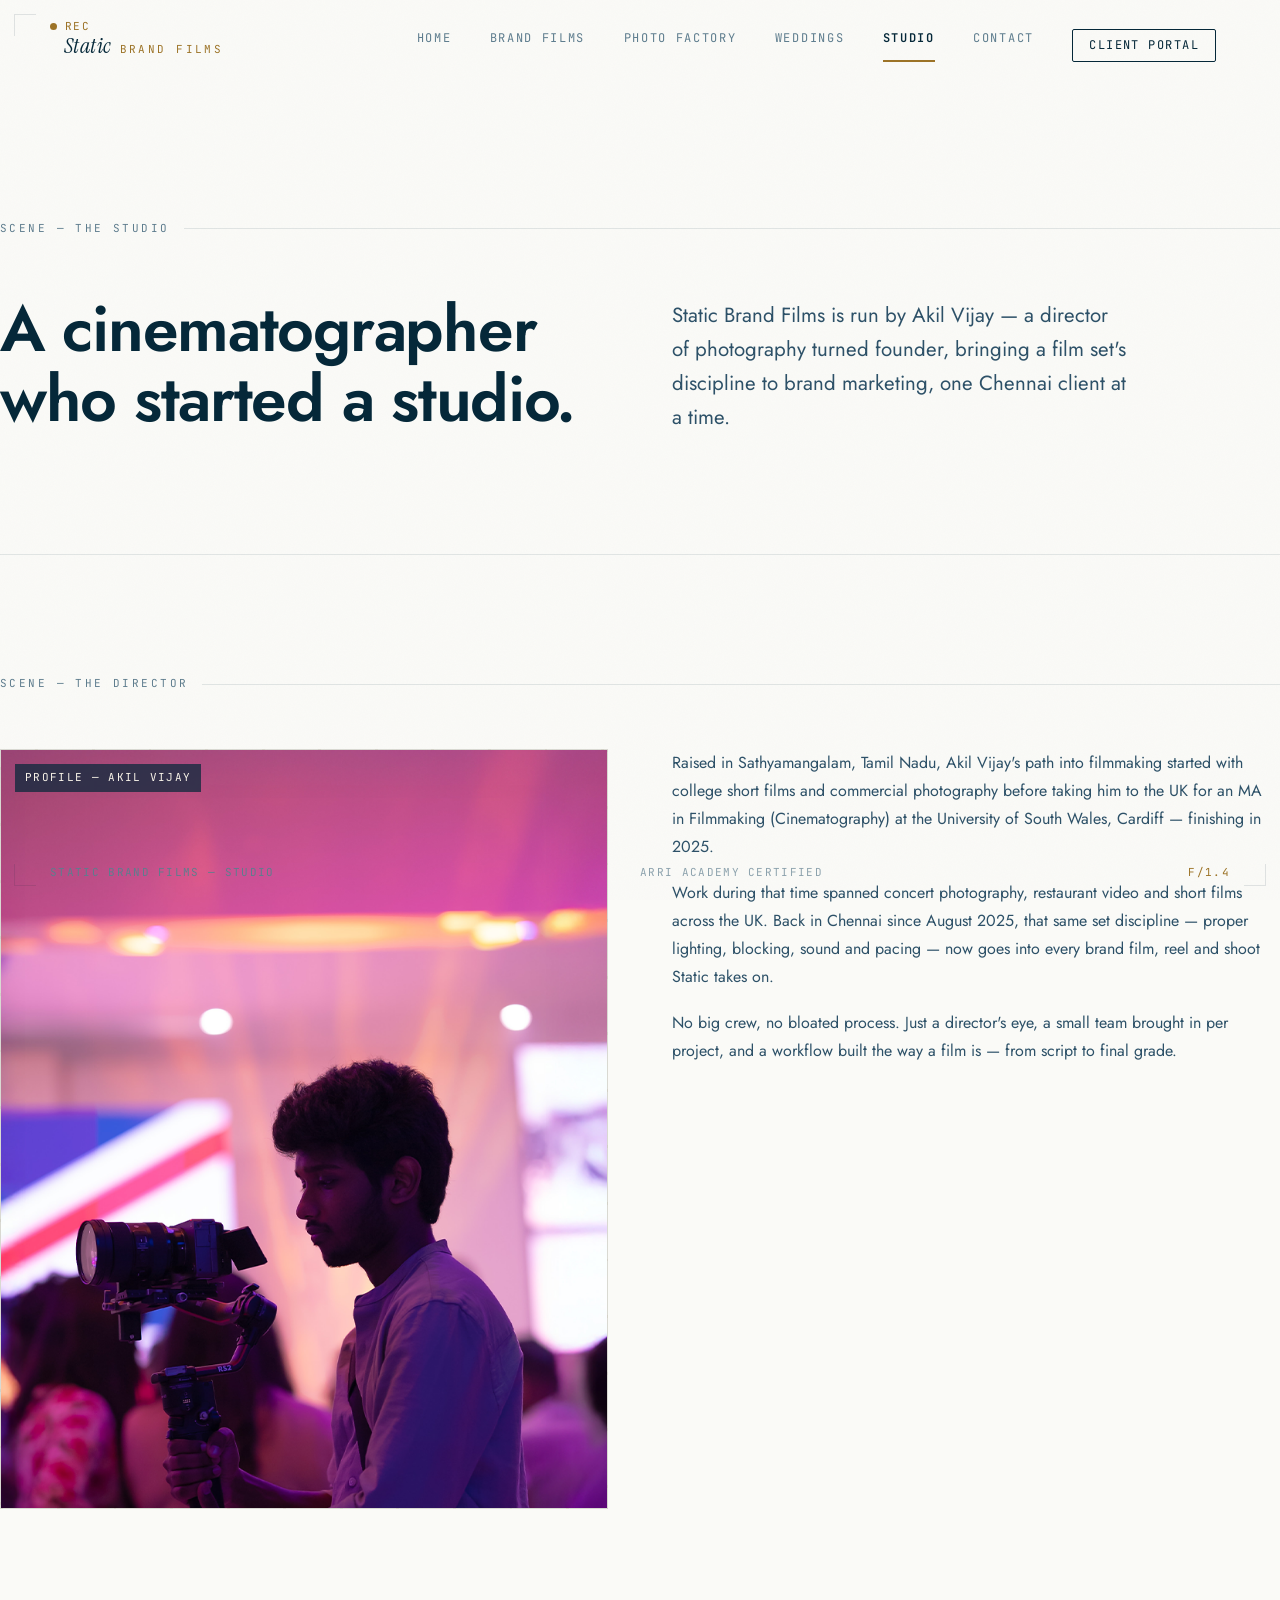
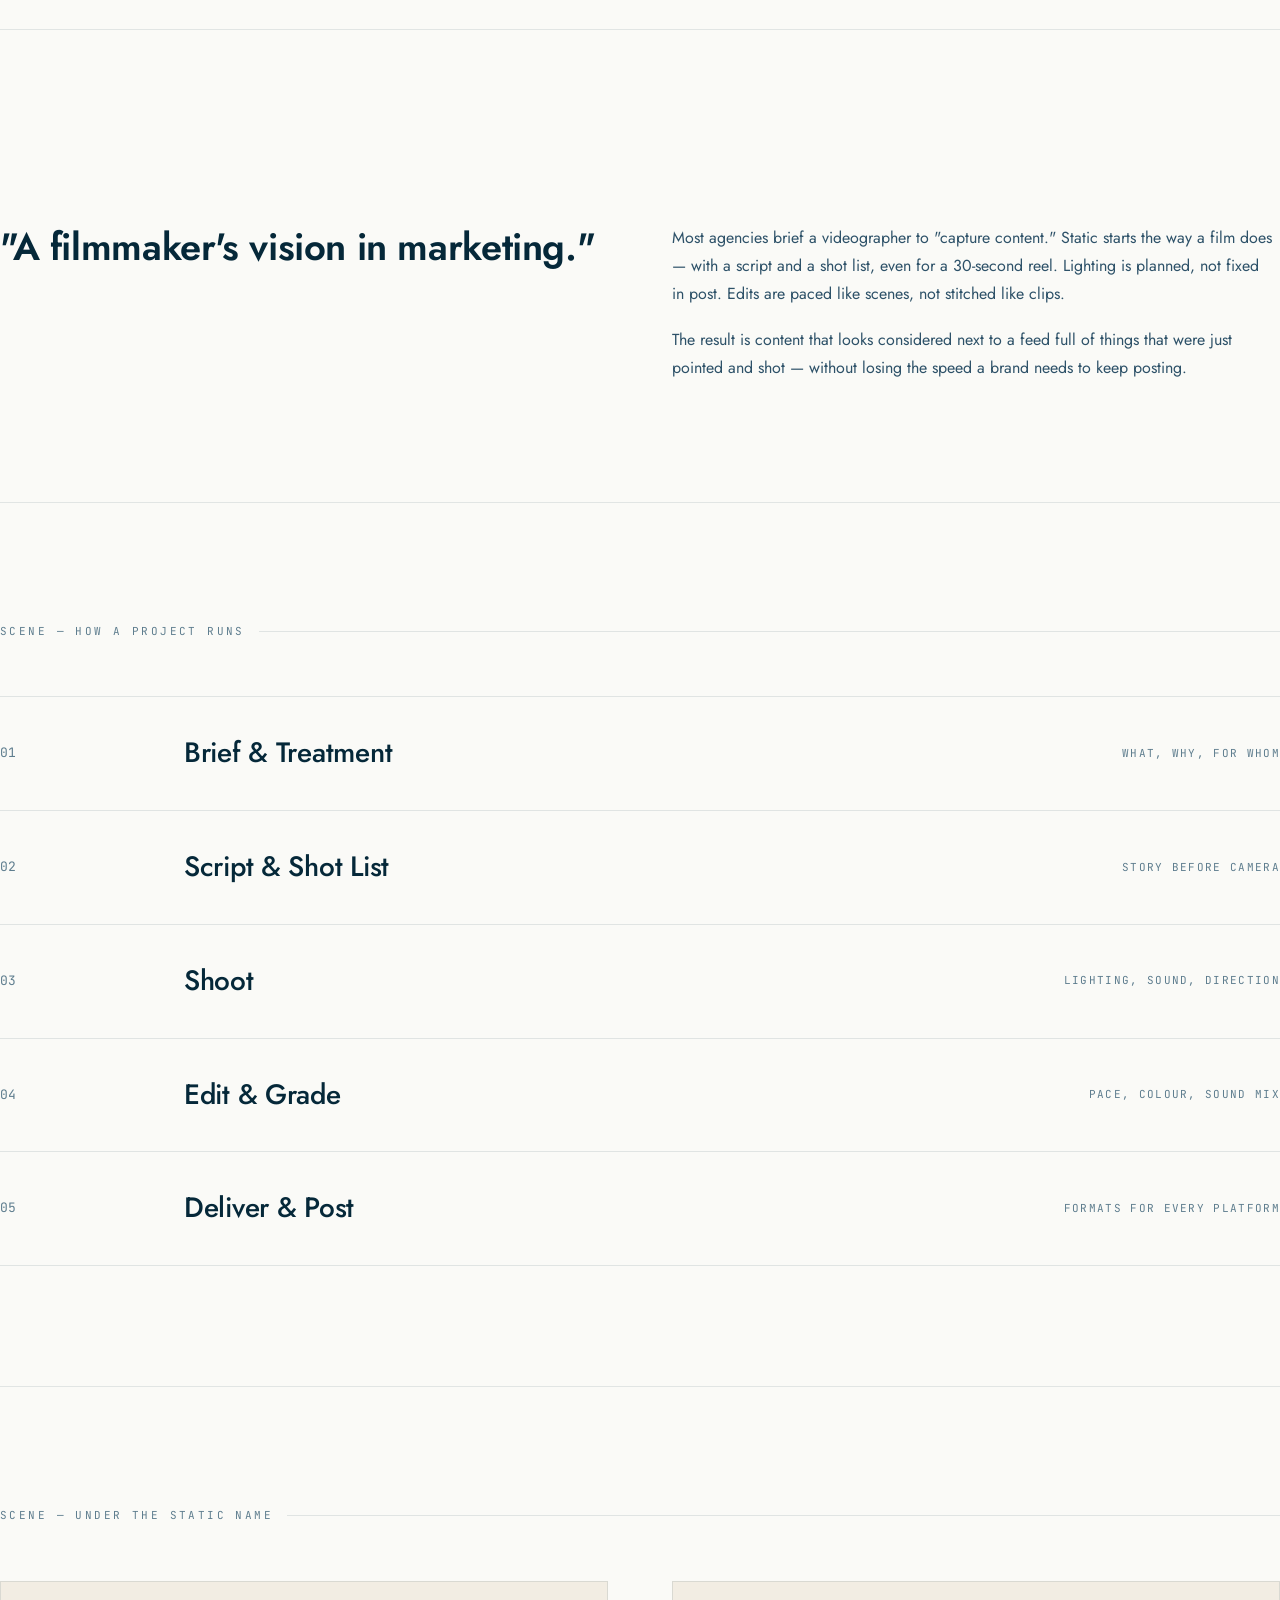
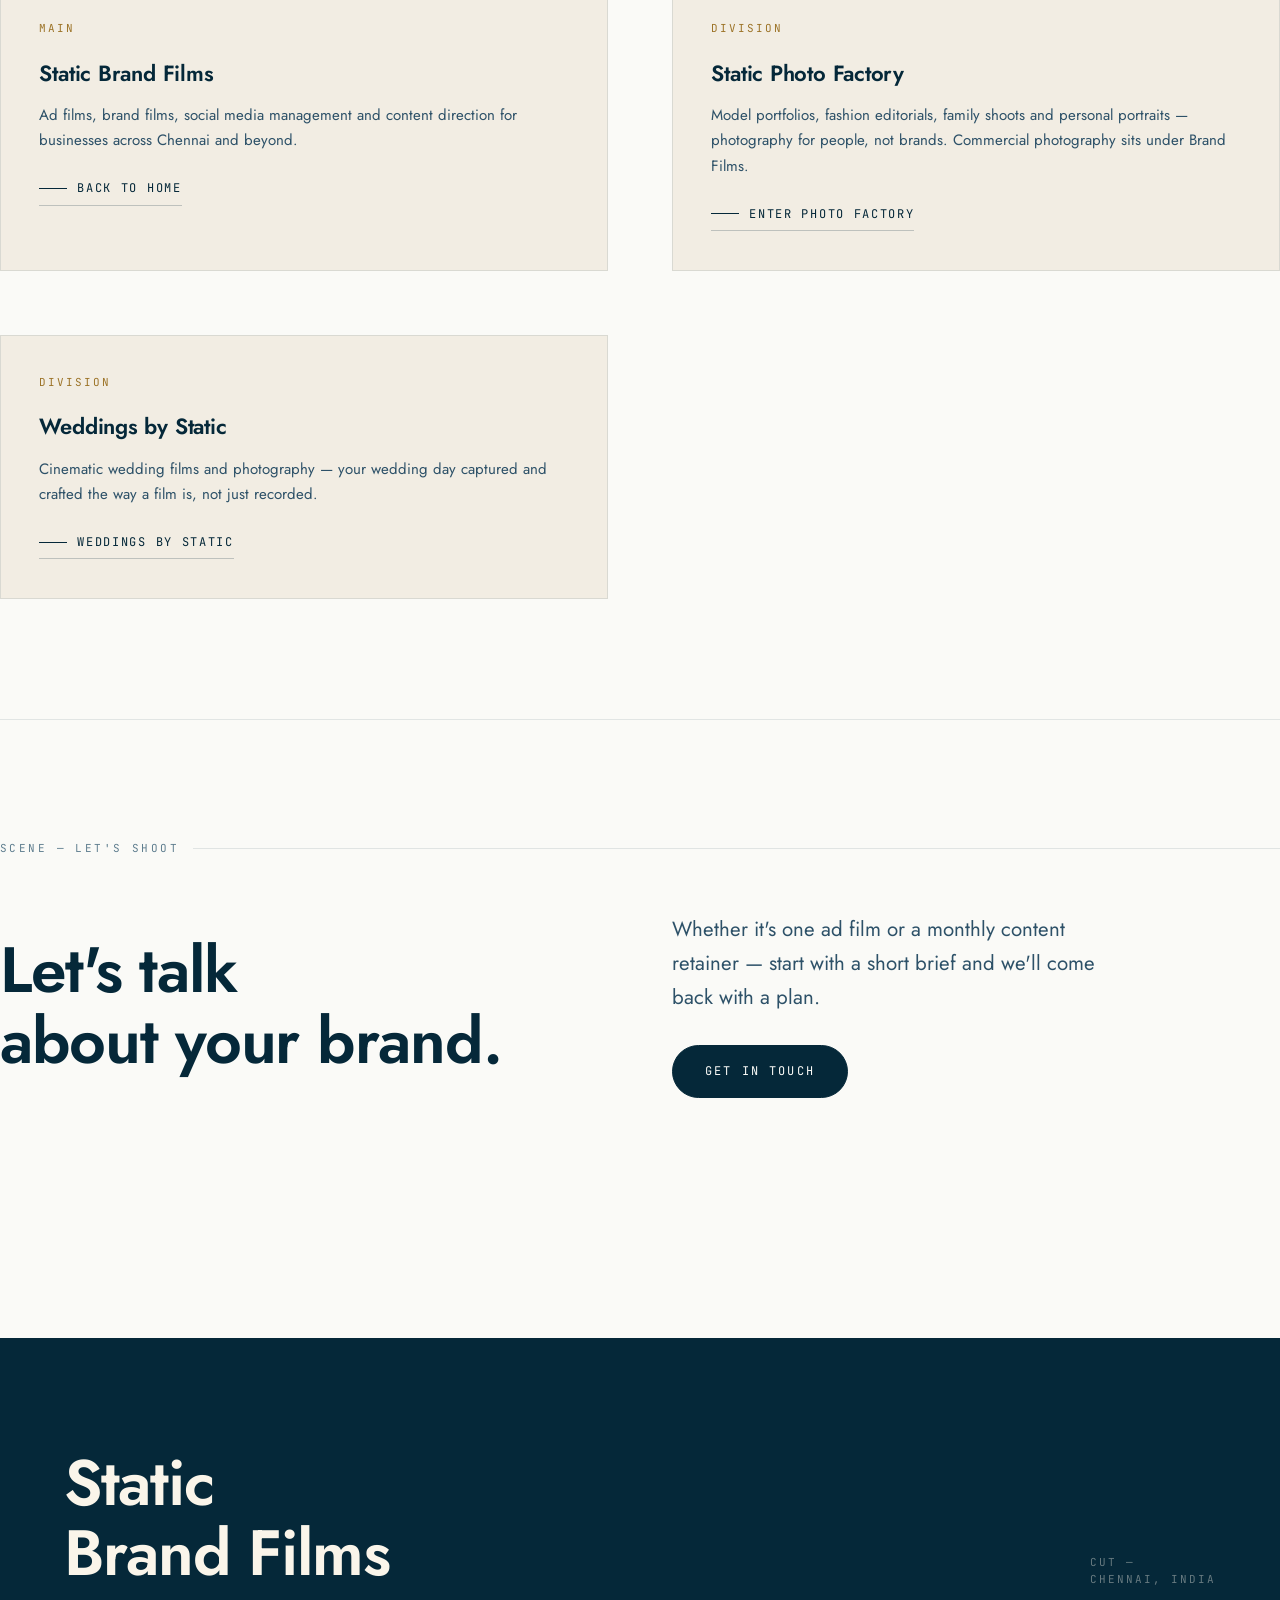
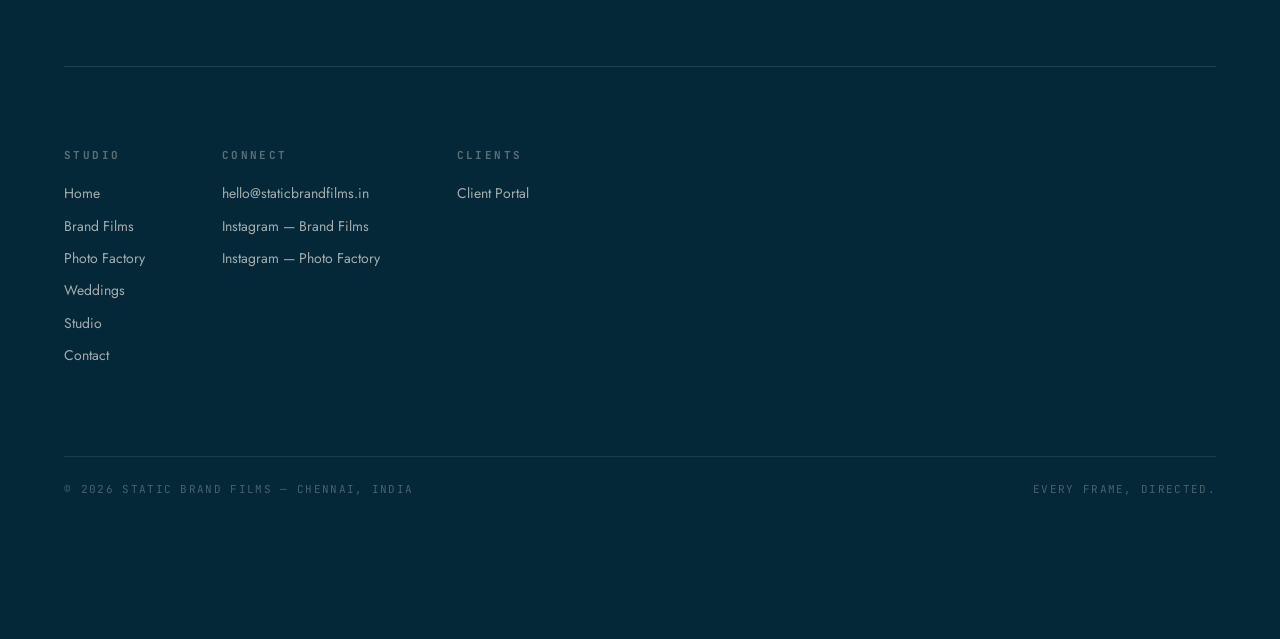
==== about.html @ 18332b5e "Reposition Photo Factory as personal-only, Brand Films as all commercial Photo Factory now covers mo" ====
<!DOCTYPE html>
<html lang="en">
<head>
<meta charset="UTF-8">
<meta name="viewport" content="width=device-width, initial-scale=1.0">
<title>Studio — Static Brand Films</title>
<meta name="description" content="Static Brand Films is run by a cinematographer-turned-founder, bringing film-set discipline to brand marketing in Chennai.">
<link rel="icon" type="image/png" sizes="512x512" href="favicon.png">
<link rel="shortcut icon" href="favicon.png">
<link rel="apple-touch-icon" href="favicon.png">
<link rel="stylesheet" href="assets/css/style.css">
</head>
<body>

<div class="curtain">FADE IN —</div>

<div class="hud">
  <span class="hud__corner hud__corner--tl"></span>
  <span class="hud__corner hud__corner--tr"></span>
  <span class="hud__corner hud__corner--bl"></span>
  <span class="hud__corner hud__corner--br"></span>
  <div class="hud__top">
    <span class="hud__rec"><span class="hud__rec-dot"></span> REC</span>
    
    <span class="hud__meta">24FPS · CHENNAI, IN</span>
  </div>
  <div class="hud__bottom">
    <span class="hud__scene">STATIC BRAND FILMS — STUDIO</span>
    <span class="hud__meta">ARRI ACADEMY CERTIFIED</span>
    <span class="hud__fstop" data-fstop>f/1.4</span>
  </div>
</div>

<header class="nav">
  <a href="index.html" class="nav__mark"><em>Static</em><span>BRAND FILMS</span></a>
  <button class="nav__toggle">MENU</button>
  <nav class="nav__links">
    <a href="index.html">Home</a>
    <a href="brand-films.html">Brand Films</a>
    <a href="photo-factory.html">Photo Factory</a>
    <a href="weddings.html">Weddings</a>
    <a href="about.html" aria-current="page">Studio</a>
    <a href="contact.html">Contact</a>
    <a href="https://portal.staticbrandfilms.in" target="_blank" rel="noopener" class="nav__portal">Client Portal</a>
  </nav>
</header>

<main>

  <!-- INTRO -->
  <section class="scene wrap" style="padding-top:clamp(150px,20vw,220px);">
    <p class="scene__label" data-reveal>Scene — The Studio</p>
    <div class="grid grid--2" style="align-items:end;">
      <h1 class="h-1" data-reveal>A cinematographer<br>who started a studio.</h1>
      <p class="lede" data-reveal data-reveal-delay="1">Static Brand Films is run by Akil Vijay — a director of photography turned founder, bringing a film set's discipline to brand marketing, one Chennai client at a time.</p>
    </div>
  </section>

  <!-- BIO -->
  <section class="scene wrap">
    <p class="scene__label" data-reveal>Scene — The Director</p>
    <div class="grid grid--2" style="align-items:start;">
      <div class="frame frame--tall" data-reveal>
        <img src="assets/images/about/profile.png" alt="Akil Vijay — Director, Static Brand Films" style="width:100%;height:100%;object-fit:cover;display:block;">
        <span class="frame__tag">PROFILE — AKIL VIJAY</span>
      </div>
      <div data-reveal data-reveal-delay="1">
        <p class="body-text">Raised in Sathyamangalam, Tamil Nadu, Akil Vijay's path into filmmaking started with college short films and commercial photography before taking him to the UK for an MA in Filmmaking (Cinematography) at the University of South Wales, Cardiff — finishing in 2025.</p>
        <p class="body-text" style="margin-top:18px;">Work during that time spanned concert photography, restaurant video and short films across the UK. Back in Chennai since August 2025, that same set discipline — proper lighting, blocking, sound and pacing — now goes into every brand film, reel and shoot Static takes on.</p>
        <p class="body-text" style="margin-top:18px;">No big crew, no bloated process. Just a director's eye, a small team brought in per project, and a workflow built the way a film is — from script to final grade.</p>
      </div>
    </div>
  </section>

  <!-- PHILOSOPHY -->
  <section class="scene wrap">
    <p class="scene__label" data-reveal>Scene — The Philosophy</p>
    <div class="grid grid--2" style="align-items:start;">
      <h2 class="h-2" data-reveal>"A filmmaker's vision in marketing."</h2>
      <div data-reveal data-reveal-delay="1">
        <p class="body-text">Most agencies brief a videographer to "capture content." Static starts the way a film does — with a script and a shot list, even for a 30-second reel. Lighting is planned, not fixed in post. Edits are paced like scenes, not stitched like clips.</p>
        <p class="body-text" style="margin-top:18px;">The result is content that looks considered next to a feed full of things that were just pointed and shot — without losing the speed a brand needs to keep posting.</p>
      </div>
    </div>
  </section>

  <!-- PROCESS — real sequence, numbered -->
  <section class="scene wrap">
    <p class="scene__label" data-reveal>Scene — How a Project Runs</p>
    <div class="filmstrip">
      <div class="reel" data-reveal>
        <span class="reel__index">01</span>
        <span class="reel__title">Brief &amp; Treatment</span>
        <span class="reel__meta"><span>What, why, for whom</span></span>
      </div>
      <div class="reel" data-reveal data-reveal-delay="1">
        <span class="reel__index">02</span>
        <span class="reel__title">Script &amp; Shot List</span>
        <span class="reel__meta"><span>Story before camera</span></span>
      </div>
      <div class="reel" data-reveal data-reveal-delay="2">
        <span class="reel__index">03</span>
        <span class="reel__title">Shoot</span>
        <span class="reel__meta"><span>Lighting, sound, direction</span></span>
      </div>
      <div class="reel" data-reveal data-reveal-delay="3">
        <span class="reel__index">04</span>
        <span class="reel__title">Edit &amp; Grade</span>
        <span class="reel__meta"><span>Pace, colour, sound mix</span></span>
      </div>
      <div class="reel" data-reveal data-reveal-delay="4">
        <span class="reel__index">05</span>
        <span class="reel__title">Deliver &amp; Post</span>
        <span class="reel__meta"><span>Formats for every platform</span></span>
      </div>
    </div>
  </section>

  <!-- DIVISIONS -->
  <section class="scene wrap">
    <p class="scene__label" data-reveal>Scene — Under the Static Name</p>
    <div class="grid grid--2">
      <div class="card" data-reveal>
        <span class="card__num">Main</span>
        <h3>Static Brand Films</h3>
        <p>Ad films, brand films, social media management and content direction for businesses across Chennai and beyond.</p>
        <p style="margin-top:18px;"><a href="index.html" class="link-arrow"><span class="link-arrow__bar"></span> Back to home</a></p>
      </div>
      <div class="card" data-reveal data-reveal-delay="1">
        <span class="card__num">Division</span>
        <h3>Static Photo Factory</h3>
        <p>Model portfolios, fashion editorials, family shoots and personal portraits — photography for people, not brands. Commercial photography sits under Brand Films.</p>
        <p style="margin-top:18px;"><a href="photo-factory.html" class="link-arrow"><span class="link-arrow__bar"></span> Enter Photo Factory</a></p>
      </div>
      <div class="card" data-reveal data-reveal-delay="2">
        <span class="card__num">Division</span>
        <h3>Weddings by Static</h3>
        <p>Cinematic wedding films and photography — your wedding day captured and crafted the way a film is, not just recorded.</p>
        <p style="margin-top:18px;"><a href="weddings.html" class="link-arrow"><span class="link-arrow__bar"></span> Weddings by Static</a></p>
      </div>
    </div>
  </section>

  <!-- CTA -->
  <section class="scene wrap">
    <p class="scene__label" data-reveal>Scene — Let's Shoot</p>
    <div class="grid grid--2" style="align-items:center;">
      <h2 class="h-1" data-reveal>Let's talk<br>about your brand.</h2>
      <div data-reveal data-reveal-delay="1">
        <p class="lede">Whether it's one ad film or a monthly content retainer — start with a short brief and we'll come back with a plan.</p>
        <p style="margin-top:30px;"><a href="contact.html" class="btn">Get in touch</a></p>
      </div>
    </div>
  </section>

</main>

<footer class="footer">
<div class="wrap">
  <div class="footer__top">
    <h2 class="h-1" style="max-width:14ch;">Static<br>Brand Films</h2>
    <p class="mono-tag">CUT —<br>CHENNAI, INDIA</p>
  </div>
  <div class="footer__cols">
    <div class="footer__col">
      <h4>Studio</h4>
      <a href="index.html">Home</a>
    <a href="brand-films.html">Brand Films</a>
      <a href="photo-factory.html">Photo Factory</a>
      <a href="weddings.html">Weddings</a>
      <a href="about.html">Studio</a>
      <a href="contact.html">Contact</a>
    </div>
    <div class="footer__col">
      <h4>Connect</h4>
      <a href="mailto:hello@staticbrandfilms.in">hello@staticbrandfilms.in</a>
      <a href="https://www.instagram.com/_staticbrandfilms_/" target="_blank" rel="noopener">Instagram — Brand Films</a>
      <a href="https://www.instagram.com/staticphotofactory/" target="_blank" rel="noopener">Instagram — Photo Factory</a>
    </div>
    <div class="footer__col">
      <h4>Clients</h4>
      <a href="https://portal.staticbrandfilms.in" target="_blank" rel="noopener">Client Portal</a>
    </div>
  </div>
  <div class="footer__base">
    <span>© 2026 Static Brand Films — Chennai, India</span>
    <span>Every frame, directed.</span>
  </div>
</div>
</footer>

<script src="assets/js/main.js"></script>
</body>
</html>
---- assets/css/style.css ----
/* ============================================================
   STATIC BRAND FILMS — Design System
   Light theme: Warm White + Deep Teal (#052839) + Gold (#F0C885)
   Brand kit: Deep Teal as primary, Gold as accent, Century Gothic
   ============================================================ */

@import url('https://fonts.googleapis.com/css2?family=Instrument+Serif:ital@0;1&family=Jost:wght@300;400;500;600;700&family=JetBrains+Mono:wght@400;500;600&display=swap');

:root{
  /* ── Brand colours (light theme) ── */
  --bg:          #FAFAF7;                   /* warm white */
  --bg-panel:    #F2EDE3;                   /* warm cream — cards, panels */
  --bg-panel2:   #EAE3D6;                   /* slightly deeper cream */
  --ink:         #052839;                   /* Deep Teal — primary text */
  --ink-dim:     #2d5168;                   /* medium teal — body text */
  --ink-faint:   #5e7d8e;                   /* muted teal — labels, meta */
  --gold:        #F0C885;                   /* Brand Gold — accents only */
  --amber:       #F0C885;
  --gold-text:   #9C7327;                   /* deeper gold — legible on white */
  --amber-soft:  rgba(240,200,133,.18);
  --teal:        #052839;                   /* fills, dark elements */
  --teal-mid:    #0a3347;                   /* slightly lighter teal fill */
  --teal-soft:   rgba(5,40,57,.06);
  --line:        rgba(5,40,57,.1);
  --line-strong: rgba(5,40,57,.22);

  /* ── type ── */
  --f-display: 'Instrument Serif', Georgia, serif;
  --f-heading: 'Jost', 'Century Gothic', 'Futura', 'Trebuchet MS', sans-serif;
  --f-body:    'Jost', 'Century Gothic', system-ui, sans-serif;
  --f-mono:    'JetBrains Mono', 'SF Mono', Menlo, monospace;

  /* ── layout ── */
  --hud-pad: clamp(16px, 3vw, 36px);
  --gutter:  clamp(20px, 5vw, 64px);
  --max:     1320px;

  /* ── motion ── */
  --ease:     cubic-bezier(.16,.84,.32,1);
  --dur-fast: .35s;
  --dur-med:  .8s;
  --dur-slow: 1.4s;
}

/* ---------- reset ---------- */
*{ margin:0; padding:0; box-sizing:border-box; }
html{ scroll-behavior:smooth; }
body{
  background:var(--bg);
  color:var(--ink);
  font-family:var(--f-body);
  font-size:16px;
  line-height:1.6;
  -webkit-font-smoothing:antialiased;
  overflow-x:hidden;
}
img{ max-width:100%; display:block; }
a{ color:inherit; text-decoration:none; }
ul{ list-style:none; }
button{ font:inherit; cursor:pointer; }

::selection{ background:var(--amber); color:var(--teal); }

/* Photo Factory — subtle cool tint */
body.theme-photo{ --bg:#F6F8FA; --bg-panel:#EDF1F4; --bg-panel2:#E2E8EC; }

/* visible focus */
a:focus-visible, button:focus-visible{
  outline:2px solid var(--teal);
  outline-offset:4px;
}

/* very subtle film grain (lighter on white) */
body::before{
  content:'';
  position:fixed; inset:0;
  z-index:2;
  pointer-events:none;
  mix-blend-mode:multiply;
  opacity:.025;
  background-image:url("data:image/svg+xml,%3Csvg xmlns='http://www.w3.org/2000/svg' width='160' height='160'%3E%3Cfilter id='n'%3E%3CfeTurbulence type='fractalNoise' baseFrequency='0.9' numOctaves='2' stitchTiles='stitch'/%3E%3C/filter%3E%3Crect width='100%25' height='100%25' filter='url(%23n)'/%3E%3C/svg%3E");
}

/* ============================================================
   VIEWFINDER HUD
   ============================================================ */
.hud{
  position:fixed; inset:0;
  z-index:50;
  pointer-events:none;
  font-family:var(--f-mono);
}

.hud__corner{
  position:absolute;
  width:22px; height:22px;
  border:1px solid var(--line-strong);
  opacity:.5;
}
.hud__corner--tl{ top:14px; left:14px; border-right:none; border-bottom:none; }
.hud__corner--tr{ top:14px; right:14px; border-left:none; border-bottom:none; }
.hud__corner--bl{ bottom:14px; left:14px; border-right:none; border-top:none; }
.hud__corner--br{ bottom:14px; right:14px; border-left:none; border-top:none; }

.hud__top, .hud__bottom{
  position:absolute;
  left:50px; right:50px;
  display:flex;
  justify-content:space-between;
  align-items:center;
  font-size:11px;
  letter-spacing:.12em;
  color:var(--ink-faint);
  text-transform:uppercase;
}
.hud__top{ top:18px; }
.hud__bottom{ bottom:18px; }

/* top-right corner and its meta text sit behind the CLIENT PORTAL nav button */
.hud__corner--tr{ display:none; }
.hud__top .hud__meta{ display:none; }

.hud__rec{
  display:inline-flex; align-items:center; gap:8px;
  color:var(--gold-text);
}
.hud__rec-dot{
  width:7px; height:7px; border-radius:50%;
  background:var(--gold-text);
  animation: rec-pulse 1.6s ease-in-out infinite;
}
@keyframes rec-pulse{
  0%,100%{ opacity:1; transform:scale(1); }
  50%{ opacity:.35; transform:scale(.8); }
}

.hud__tc{ letter-spacing:.16em; color:var(--ink-faint); }
.hud__meta{ color:var(--ink-faint); opacity:.7; }
.hud__scene{ color:var(--ink-faint); }
.hud__fstop{ color:var(--gold-text); }

@media (max-width: 720px){
  .hud__top, .hud__bottom{ display:none; }
  .hud__corner{ width:12px; height:12px; }
  .hud__corner--tl, .hud__corner--tr{ top:8px; }
  .hud__corner--bl, .hud__corner--br{ bottom:8px; }
  .hud__corner--tl, .hud__corner--bl{ left:8px; }
  .hud__corner--tr, .hud__corner--br{ right:8px; }
}

/* ============================================================
   NAV
   ============================================================ */
.nav{
  position:fixed; top:0; left:0; right:0; z-index:60;
  display:flex; justify-content:space-between; align-items:center;
  padding:28px var(--gutter);
  background:transparent;
  transition:
    background var(--dur-fast) var(--ease),
    backdrop-filter var(--dur-fast) var(--ease),
    border-color var(--dur-fast) var(--ease),
    padding var(--dur-fast) var(--ease);
  border-bottom:1px solid transparent;
}
.nav.is-scrolled{
  background:rgba(250,250,247,.92);
  backdrop-filter:blur(16px);
  -webkit-backdrop-filter:blur(16px);
  border-bottom-color:var(--line);
  padding:16px var(--gutter);
}
.nav__mark{
  display:flex; align-items:baseline; gap:8px;
  font-family:var(--f-display);
  font-style:italic;
  font-size:22px;
  letter-spacing:.02em;
  color:var(--ink);
}
.nav__mark em{
  font-style:italic;
}
.nav__mark span{
  font-family:var(--f-mono);
  font-style:normal;
  font-size:11px;
  letter-spacing:.22em;
  color:var(--gold-text);
  vertical-align:baseline;
  text-transform:uppercase;
}
.nav__links{
  display:flex; gap:clamp(18px, 3vw, 40px);
  font-family:var(--f-mono);
  font-size:12px;
  letter-spacing:.14em;
  text-transform:uppercase;
  color:var(--ink-faint);
}
.nav__links a{
  position:relative;
  padding-bottom:4px;
  transition:color var(--dur-fast) var(--ease);
}
.nav__links a::after{
  content:'';
  position:absolute; left:0; bottom:0;
  width:0; height:1px;
  background:var(--gold-text);
  height:2px;
  transition:width var(--dur-fast) var(--ease);
}
.nav__links a:hover{ color:var(--ink); }
.nav__links a:hover::after,
.nav__links a[aria-current="page"]::after{ width:100%; }
.nav__links a[aria-current="page"]{ color:var(--ink); font-weight:600; }
.nav__portal{
  border:1.5px solid var(--teal) !important;
  color:var(--teal) !important;
  padding:6px 16px !important;
  border-radius:2px;
  letter-spacing:.12em;
  transition:background var(--dur-fast) var(--ease), color var(--dur-fast) var(--ease) !important;
}
.nav__portal:hover{
  background:var(--teal) !important;
  color:var(--bg) !important;
}
.nav__portal::after{ display:none !important; }

.nav__toggle{
  display:none;
  background:none; border:none; color:var(--ink);
  font-family:var(--f-mono); font-size:12px; letter-spacing:.12em;
}

@media (max-width: 760px){
  .nav{
    padding:18px var(--gutter);
    background:rgba(250,250,247,.96);
    backdrop-filter:blur(16px);
    -webkit-backdrop-filter:blur(16px);
    border-bottom:1px solid var(--line);
  }
  .nav.is-scrolled{ padding:18px var(--gutter); }
  .nav__links{
    /* explicit dimensions fix the flex-child height collapse bug */
    position:fixed;
    top:0; left:0; right:0;
    height:100vh;
    height:100dvh; /* dynamic viewport — avoids mobile browser chrome */
    width:100vw;
    flex-direction:column; justify-content:center; align-items:center;
    gap:36px; font-size:20px;
    background:var(--bg);
    z-index:90;
    transform:translateY(-100%);
    transition:transform var(--dur-med) var(--ease);
  }
  .nav__links.is-open{ transform:translateY(0); }
  .nav__toggle{
    display:block; color:var(--ink); z-index:100; position:relative;
    min-height:44px; display:flex; align-items:center;
  }
}

/* ============================================================
   LAYOUT PRIMITIVES
   ============================================================ */
.wrap{ max-width:var(--max); margin:0 auto; padding:0 var(--gutter); }

.scene{
  position:relative;
  padding:clamp(60px, 10vw, 120px) 0;
  border-top:1px solid var(--line);
}
.scene:first-of-type{ border-top:none; }

.scene__label{
  font-family:var(--f-mono);
  font-size:11px;
  letter-spacing:.22em;
  text-transform:uppercase;
  color:var(--ink-faint);
  display:flex; align-items:center; gap:14px;
  margin-bottom:clamp(28px, 5vw, 56px);
}
.scene__label::after{
  content:'';
  flex:1; height:1px;
  background:var(--line);
}

/* ---------- type scale ---------- */
.h-hero{
  font-family:var(--f-display);
  font-style:italic;
  font-weight:400;
  font-size:clamp(48px, 10vw, 132px);
  line-height:1.04;
  letter-spacing:-.01em;
  color:var(--ink);
}
.h-1{
  font-family:var(--f-heading);
  font-style:normal;
  font-weight:600;
  font-size:clamp(32px, 5vw, 68px);
  line-height:1.1;
  letter-spacing:-.02em;
  color:var(--ink);
}
.h-2{
  font-family:var(--f-heading);
  font-style:normal;
  font-weight:600;
  font-size:clamp(22px, 3vw, 38px);
  line-height:1.2;
  letter-spacing:-.01em;
  color:var(--ink);
}
.eyebrow{
  font-family:var(--f-mono);
  font-size:11px;
  letter-spacing:.28em;
  text-transform:uppercase;
  color:var(--gold-text);
}
.lede{
  font-size:clamp(17px, 1.6vw, 21px);
  color:var(--ink-dim);
  max-width:38ch;
  font-weight:400;
  line-height:1.65;
}
.body-text{ color:var(--ink-dim); max-width:60ch; line-height:1.75; }
.mono-tag{
  font-family:var(--f-mono);
  font-size:11px;
  letter-spacing:.18em;
  text-transform:uppercase;
  color:var(--ink-faint);
}

/* ---------- buttons ---------- */
.btn{
  display:inline-flex; align-items:center; gap:12px;
  padding:16px 32px;
  background:var(--teal);
  border:1.5px solid var(--teal);
  border-radius:999px;
  font-family:var(--f-mono);
  font-size:12px;
  letter-spacing:.18em;
  text-transform:uppercase;
  color:#FAFAF7;
  transition:
    background var(--dur-fast) var(--ease),
    color var(--dur-fast) var(--ease),
    border-color var(--dur-fast) var(--ease),
    transform var(--dur-fast) var(--ease);
}
.btn:hover{
  background:var(--gold);
  border-color:var(--gold);
  color:var(--teal);
  transform:translateY(-2px);
}
.btn--ghost{
  background:transparent;
  border-color:var(--line-strong);
  color:var(--ink);
}
.btn--ghost:hover{
  background:var(--teal);
  border-color:var(--teal);
  color:#FAFAF7;
}

.link-arrow{
  display:inline-flex; align-items:center; gap:10px;
  font-family:var(--f-mono); font-size:12px; letter-spacing:.14em;
  text-transform:uppercase; color:var(--ink);
  border-bottom:1px solid var(--line-strong);
  padding-bottom:6px;
  transition:
    color var(--dur-fast) var(--ease),
    border-color var(--dur-fast) var(--ease),
    gap var(--dur-fast) var(--ease);
}
.link-arrow:hover{ color:var(--gold-text); border-color:var(--gold-text); gap:18px; }
.link-arrow__bar{ display:inline-block; width:28px; height:1px; background:currentColor; }

/* ============================================================
   HERO
   ============================================================ */
.hero{
  display:flex; flex-direction:column;
  padding-top:clamp(110px,12vw,160px);
  padding-bottom:clamp(60px,8vw,100px);
  position:relative;
}

/* Scene strip — REC dot + timecode above the two-col */
.hero__strip{
  display:flex; align-items:center; justify-content:space-between;
  font-family:var(--f-mono); font-size:12px; letter-spacing:.18em;
  text-transform:uppercase; color:var(--ink-faint);
  padding-bottom:20px; border-bottom:1px solid var(--line);
  margin-bottom:44px;
}
.hero__strip-left{ display:flex; align-items:center; gap:14px; }
.hero__rec-dot{
  width:9px; height:9px; flex-shrink:0; border-radius:50%;
  background:#C0392B; animation:rec-pulse 1.4s steps(1) infinite;
}
.hero__rec-label{ color:var(--ink); }

/* Two-column: text left, cinematic frame right */
.hero__two-col{
  display:grid; grid-template-columns:1fr 1.1fr;
  gap:clamp(32px,5vw,60px); align-items:center;
}
.hero__eyebrow{ margin-bottom:22px; }
.hero__title em{ font-style:italic; color:var(--gold-text); }
.hero__sub{ margin-top:28px; }
.hero__cta{
  display:flex; gap:16px; flex-wrap:wrap;
  margin-top:32px;
}
.hero__meta{
  display:flex; flex-wrap:wrap; gap:clamp(20px,4vw,44px);
  margin-top:clamp(32px,5vw,52px); padding-top:24px;
  border-top:1px solid var(--line);
  font-family:var(--f-mono); font-size:11px; letter-spacing:.18em;
  color:var(--ink-faint); text-transform:uppercase;
}
.hero__meta b{
  color:var(--ink-dim); font-weight:500;
  display:block; margin-bottom:6px;
}

/* Cinematic still frame (right col) */
.hero__cinematic{ position:relative; }
.hero__film-frame{
  position:relative; width:100%; aspect-ratio:4/3;
  background:var(--teal); overflow:hidden;
}
.hero__film-frame .frame{
  position:absolute; inset:0;
  aspect-ratio:unset; width:100%; height:100%;
  border:none; background:transparent;
}
.crop-mark{
  position:absolute; width:22px; height:22px;
  pointer-events:none; z-index:3;
}
.crop-mark--tl{ top:-1px; left:-1px; border-top:2px solid var(--ink); border-left:2px solid var(--ink); }
.crop-mark--tr{ top:-1px; right:-1px; border-top:2px solid var(--ink); border-right:2px solid var(--ink); }
.crop-mark--bl{ bottom:-1px; left:-1px; border-bottom:2px solid var(--ink); border-left:2px solid var(--ink); }
.crop-mark--br{ bottom:-1px; right:-1px; border-bottom:2px solid var(--ink); border-right:2px solid var(--ink); }
.hero__slate{
  position:absolute; left:16px; right:16px;
  display:flex; justify-content:space-between; align-items:center;
  font-family:var(--f-mono); font-size:11px; letter-spacing:.16em;
  text-transform:uppercase; color:rgba(250,245,234,.55);
  pointer-events:none; z-index:2;
}
.hero__slate--top{ top:16px; }
.hero__slate--bottom{ bottom:16px; }
.hero__take{
  position:absolute; top:-14px; right:-14px;
  background:var(--ink); color:var(--bg);
  font-family:var(--f-mono); font-size:10px; letter-spacing:.18em;
  text-transform:uppercase; padding:7px 12px; z-index:4;
}

/* Filmstrip reel selector */
.hero__reel{ margin-top:clamp(32px,5vw,48px); }
.hero__reel-header{
  display:flex; align-items:center; justify-content:space-between;
  margin-bottom:16px;
  font-family:var(--f-mono); font-size:12px; letter-spacing:.2em;
  text-transform:uppercase; color:var(--ink-faint);
}
.hero__reel-strip{
  border-top:2px dotted rgba(5,40,57,.28);
  border-bottom:2px dotted rgba(5,40,57,.28);
  padding:16px 0;
  display:grid; grid-template-columns:repeat(4,1fr); gap:18px;
}
.hero__reel-cell .frame{
  height:150px; width:100%; aspect-ratio:unset;
  border-color:transparent;
}
.hero__reel-label{
  margin-top:9px;
  font-family:var(--f-mono); font-size:10px; letter-spacing:.14em;
  text-transform:uppercase; color:var(--ink-faint);
}

/* ============================================================
   GRID / CARDS
   ============================================================ */
.grid{ display:grid; gap:var(--gutter); }
.grid--2{ grid-template-columns:repeat(2,1fr); }
.grid--3{ grid-template-columns:repeat(3,1fr); }
.grid--4{ grid-template-columns:repeat(4,1fr); }
@media (max-width: 980px){
  .grid--3, .grid--4{ grid-template-columns:repeat(2,1fr); }
}
@media (max-width: 640px){
  .grid--2, .grid--3, .grid--4{ grid-template-columns:1fr; }
}

.card{
  border:1px solid var(--line);
  padding:clamp(28px,3vw,44px);
  background:var(--bg-panel);
  position:relative;
  transition:
    border-color var(--dur-fast) var(--ease),
    transform var(--dur-fast) var(--ease),
    box-shadow var(--dur-fast) var(--ease);
}
.card:hover{
  border-color:var(--line-strong);
  transform:translateY(-4px);
  box-shadow:0 12px 40px rgba(5,40,57,.08);
}
.card__num{
  font-family:var(--f-mono); font-size:11px;
  color:var(--gold-text); margin-bottom:18px;
  display:block; letter-spacing:.18em; text-transform:uppercase;
}
.card h3{
  font-family:var(--f-heading); font-style:normal; font-weight:600;
  font-size:22px; margin-bottom:12px; letter-spacing:-.01em;
  color:var(--ink);
}
.card p{ color:var(--ink-dim); font-size:15px; line-height:1.7; }

/* ============================================================
   SHOT LIST — editorial service list (replaces generic cards)
   ============================================================ */
.shot-list{ display:flex; flex-direction:column; }
.shot{
  display:grid;
  grid-template-columns:88px 1fr minmax(auto,260px) 36px;
  align-items:center;
  gap:24px;
  padding:clamp(26px,2.8vw,38px) 0;
  border-top:1px solid var(--line);
  cursor:pointer;
  transition:background var(--dur-fast) var(--ease), transform var(--dur-fast) var(--ease);
}
.shot:last-child{ border-bottom:1px solid var(--line); }
.shot:hover{ background:var(--teal-soft); transform:translateX(8px); }
.shot__index{
  font-family:var(--f-mono); font-size:13px;
  color:var(--gold-text); letter-spacing:.1em;
  white-space:nowrap;
}
.shot__title{
  font-family:var(--f-heading); font-weight:600;
  font-size:clamp(20px,2.4vw,32px); letter-spacing:-.01em;
  color:var(--ink); margin-bottom:7px;
}
.shot__desc{
  font-size:15px; color:var(--ink-dim); line-height:1.72;
  max-width:54ch;
}
.shot__spec{
  font-family:var(--f-mono); font-size:11px; letter-spacing:.14em;
  text-transform:uppercase; color:var(--ink-faint);
  text-align:right; white-space:nowrap;
}
.shot__arrow{
  font-family:var(--f-mono); font-size:17px;
  color:var(--gold-text); text-align:right;
  align-self:center;
}
.shot-footer{
  display:flex; align-items:center; justify-content:space-between;
  margin-top:40px; padding-top:18px;
  border-top:1px solid var(--line);
  font-family:var(--f-mono); font-size:11px; letter-spacing:.18em;
  text-transform:uppercase; color:var(--ink-faint);
}
.shot-footer__accent{ color:var(--gold-text); }
@media (max-width:900px){
  .shot{ grid-template-columns:72px 1fr 36px; }
  .shot__spec{ display:none; }
}
@media (max-width:640px){
  .shot{ grid-template-columns:60px 1fr; gap:16px; }
  .shot__arrow{ display:none; }
}
@media (max-width:400px){
  .shot{ grid-template-columns:1fr; gap:8px; }
}

/* ---------- frame / media ---------- */
.frame{
  position:relative;
  aspect-ratio:16/10;
  overflow:hidden;
  border:1px solid var(--line);
  background:
    repeating-linear-gradient(135deg, var(--bg-panel2) 0 2px, var(--bg-panel) 2px 40px);
}
.frame--tall{ aspect-ratio:4/5; }
.frame--wide{ aspect-ratio:21/9; }
.frame img, .frame video{
  width:100%; height:100%; object-fit:cover;
  transform:scale(1.02);
  transition:transform 1.2s var(--ease);
}
.frame:hover img, .frame:hover video{ transform:scale(1.08); }

.frame__tag{
  position:absolute; top:14px; left:14px;
  font-family:var(--f-mono); font-size:11px; letter-spacing:.12em;
  text-transform:uppercase; color:#FAF5EA;
  background:rgba(5,40,57,.72);
  padding:5px 10px;
}
.frame__tag--rec{
  color:var(--gold); display:flex; align-items:center; gap:6px;
}
.frame__tag--rec::before{
  content:''; width:6px; height:6px; border-radius:50%;
  background:var(--gold);
  animation:rec-pulse 1.6s ease-in-out infinite;
}

/* ============================================================
   FILMSTRIP
   ============================================================ */
.filmstrip{ display:flex; flex-direction:column; }
.reel{
  display:grid; grid-template-columns:120px 1fr 1fr;
  align-items:center; gap:var(--gutter);
  padding:34px 0;
  border-top:1px solid var(--line);
  transition:background var(--dur-fast) var(--ease), padding var(--dur-fast) var(--ease);
}
.reel:last-child{ border-bottom:1px solid var(--line); }
.reel:hover{ background:var(--teal-soft); padding-left:12px; }
.reel__index{ font-family:var(--f-mono); font-size:13px; color:var(--ink-faint); }
.reel__title{
  font-family:var(--f-heading); font-style:normal; font-weight:500;
  font-size:clamp(18px,2.4vw,28px); letter-spacing:-.01em; color:var(--ink);
}
.reel__meta{
  display:flex; gap:24px; justify-self:end; text-align:right;
  font-family:var(--f-mono); font-size:11px; letter-spacing:.12em;
  color:var(--ink-faint); text-transform:uppercase;
}
@media (max-width: 760px){
  .reel{ grid-template-columns:1fr; gap:10px; padding:24px 0; }
  .reel__meta{ justify-self:start; text-align:left; }
}

/* ============================================================
   FORM
   ============================================================ */
.form{ display:flex; flex-direction:column; gap:30px; }
.field{ display:flex; flex-direction:column; gap:10px; }
.field label{
  font-family:var(--f-mono); font-size:11px; letter-spacing:.2em;
  text-transform:uppercase; color:var(--ink-faint);
}
.field input, .field select, .field textarea{
  width:100%;
  background:transparent; border:none; border-bottom:1px solid var(--line);
  color:var(--ink); font-family:var(--f-body); font-size:16px;
  padding:12px 0; transition:border-color var(--dur-fast) var(--ease);
}
.field textarea{ resize:vertical; min-height:130px; line-height:1.6; }
.field input:focus, .field select:focus, .field textarea:focus{
  outline:none; border-color:var(--teal);
}
.field select{
  appearance:none;
  background-image:url("data:image/svg+xml,%3Csvg xmlns='http://www.w3.org/2000/svg' width='12' height='8'%3E%3Cpath d='M1 1l5 5 5-5' stroke='%238fa3ad' stroke-width='1.4' fill='none'/%3E%3C/svg%3E");
  background-repeat:no-repeat;
  background-position:right 4px center;
  cursor:pointer;
}
.field select option{ background:var(--bg-panel); color:var(--ink); }
.field input::placeholder, .field textarea::placeholder{ color:var(--ink-faint); }

.contact-card{
  border:1px solid var(--line);
  background:var(--bg-panel);
  padding:clamp(24px,3vw,40px);
}
.contact-card h4{
  font-family:var(--f-mono); font-size:11px; letter-spacing:.2em;
  text-transform:uppercase; color:var(--ink-faint); margin-bottom:16px;
}
.contact-card .big-link{
  display:block; font-family:var(--f-heading); font-weight:500;
  font-size:clamp(18px,2.2vw,26px); margin-bottom:28px;
  border-bottom:1px solid var(--line); padding-bottom:18px;
  transition:color var(--dur-fast) var(--ease);
}
.contact-card .big-link:hover{ color:var(--gold-text); }
.contact-card .meta-row{
  display:flex; justify-content:space-between; gap:16px;
  font-family:var(--f-mono); font-size:12px; letter-spacing:.1em;
  text-transform:uppercase; color:var(--ink-dim);
  padding:10px 0; border-bottom:1px solid var(--line);
}
.contact-card .meta-row:last-child{ border-bottom:none; }
.contact-card .meta-row span:first-child{ color:var(--ink-faint); }

/* ============================================================
   FOOTER — dark teal for contrast
   ============================================================ */
.footer{
  background:var(--teal);
  padding:clamp(60px,10vw,110px) 0 140px;
  margin-top:clamp(60px,10vw,120px);
}
.footer .h-1{ color:#FAF5EA; }
.footer__top{
  display:flex; justify-content:space-between; align-items:flex-end; gap:40px;
  flex-wrap:wrap;
  border-bottom:1px solid rgba(250,245,234,.12);
  padding-bottom:clamp(40px,6vw,80px);
}
.footer .mono-tag{ color:rgba(250,245,234,.4); }
.footer__cols{
  display:flex; gap:clamp(40px,6vw,100px); flex-wrap:wrap;
  margin-top:clamp(50px,8vw,80px);
}
.footer__col h4{
  font-family:var(--f-mono); font-size:11px; letter-spacing:.22em;
  text-transform:uppercase;
  color:rgba(250,245,234,.35);
  margin-bottom:18px;
}
.footer__col a, .footer__col p{
  display:block; margin-bottom:10px;
  color:rgba(250,245,234,.65); font-size:14px;
  transition:color var(--dur-fast) var(--ease);
}
.footer__col a:hover{ color:var(--gold); }
.footer__base{
  margin-top:80px; padding-top:24px;
  border-top:1px solid rgba(250,245,234,.1);
  display:flex; justify-content:space-between; flex-wrap:wrap; gap:10px;
  font-family:var(--f-mono); font-size:11px; letter-spacing:.12em;
  color:rgba(250,245,234,.28); text-transform:uppercase;
}

/* ============================================================
   ABOUT — profile photo
   ============================================================ */
.profile-wrap{
  position:relative;
  overflow:hidden;
}
.profile-wrap img{
  width:100%; height:100%; object-fit:cover; display:block;
}

/* ============================================================
   REVEAL ANIMATION
   ============================================================ */
[data-reveal]{
  opacity:0;
  transform:translateY(28px);
  filter:blur(6px);
  transition:
    opacity var(--dur-slow) var(--ease),
    transform var(--dur-slow) var(--ease),
    filter var(--dur-slow) var(--ease);
}
[data-reveal].is-in{ opacity:1; transform:translateY(0); filter:blur(0); }
[data-reveal-delay="1"]{ transition-delay:.08s; }
[data-reveal-delay="2"]{ transition-delay:.16s; }
[data-reveal-delay="3"]{ transition-delay:.24s; }
[data-reveal-delay="4"]{ transition-delay:.32s; }

/* ============================================================
   MOBILE (≤ 640px)
   ============================================================ */
@media (max-width: 640px){
  :root{ --gutter: 32px; }
  .wrap{ padding-left: 32px; padding-right: 32px; }
  .scene.wrap, .hero.wrap{ padding-left: 32px; padding-right: 32px; }

  /* --- type --- */
  .h-hero{ font-size:clamp(34px, 9vw, 46px); overflow-wrap:break-word; }
  .h-1   { font-size:clamp(26px, 7vw, 34px); overflow-wrap:break-word; }
  .h-2   { font-size:clamp(20px, 6vw, 28px); overflow-wrap:break-word; }
  .lede  { max-width:100%; font-size:16px; }
  .body-text{ max-width:100%; }
  .scene__label{ font-size:10px; gap:8px; letter-spacing:.14em; }

  /* --- hero --- */
  .hero{ padding-top:80px; }
  .hero__strip{ display:none; }
  .hero__two-col{ grid-template-columns:1fr; gap:32px; }
  .hero__sub{ margin-top:20px; }
  .hero__cta{ flex-direction:column; gap:12px; }
  .hero__meta{ margin-top:28px; gap:14px; }
  .hero__meta > div{ min-width:40%; }
  .hero__take{ top:-10px; right:-6px; font-size:9px; padding:5px 9px; }
  .hero__reel-strip{ grid-template-columns:repeat(2,1fr); gap:12px; }
  .hero__reel-cell .frame{ height:110px; }

  /* --- sections --- */
  .scene{ padding:40px 0; }
  /* override inline padding-top on inner-page first scenes */
  .scene[style]{ padding-top:clamp(100px,28vw,130px) !important; }

  /* --- buttons --- */
  .btn{ width:100%; justify-content:center; padding:14px 24px; }

  /* --- cards --- */
  .card{ padding:24px; }

  /* --- frames --- */
  .frame--tall{ aspect-ratio:3/4; }
  .frame--wide{ aspect-ratio:16/9; } /* ultrawide too cramped on mobile */

  /* --- gallery --- */
  .gallery-editorial{
    grid-template-columns:1fr;
    grid-template-rows:auto;
  }
  .gallery-editorial .span-rows{ grid-column:1; grid-row:auto; }
  .gallery-featured__aside{ flex-direction:column; }
  .gallery-duo{ grid-template-columns:1fr; }

  /* --- filmstrip --- */
  .reel{ padding:18px 0; }
  .reel__title{ font-size:18px; }

  /* --- contact --- */
  .contact-card .big-link{ font-size:16px; word-break:break-all; }
  .contact-card .meta-row{ flex-direction:column; gap:2px; }

  /* --- footer --- */
  .footer{ padding-bottom:60px; }
  .footer__cols{ flex-direction:column; gap:28px; }
  .footer__top{ flex-direction:column; align-items:flex-start; gap:10px; }
  .footer__base{ flex-direction:column; gap:6px; margin-top:40px; }
}

/* portrait phones — gallery strip to single col */
@media (max-width: 480px){
  .gallery-strip{ grid-template-columns:1fr; }
}

@media (prefers-reduced-motion: reduce){
  html{ scroll-behavior:auto; }
  [data-reveal]{ opacity:1; transform:none; filter:none; transition:none; }
  .hud__rec-dot, .frame__tag--rec::before{ animation:none; }
  .frame img, .frame video{ transition:none; }
}

/* ============================================================
   GALLERY / PORTFOLIO LAYOUTS
   ============================================================ */

/* Featured: large left + stacked right */
.gallery-featured{
  display:grid;
  grid-template-columns:3fr 2fr;
  gap:var(--gutter);
}
.gallery-featured__aside{
  display:flex; flex-direction:column; gap:var(--gutter);
}

/* 3-col portrait strip */
.gallery-strip{
  display:grid;
  grid-template-columns:repeat(3, 1fr);
  gap:var(--gutter);
  margin-top:var(--gutter);
}

/* Masonry-ish editorial: 2 tall cols + 1 spanning col */
.gallery-editorial{
  display:grid;
  grid-template-columns:1fr 1fr 1.4fr;
  grid-template-rows:auto auto;
  gap:var(--gutter);
}
.gallery-editorial .span-rows{
  grid-column:3;
  grid-row:1 / 3;
}

/* 2-col pair */
.gallery-duo{
  display:grid;
  grid-template-columns:1fr 1fr;
  gap:var(--gutter);
}

/* Empty placeholder frame — dark cinema screen waiting for content */
.frame--empty{
  background: #0a2e40;
  border-color: transparent;
}

/* Placeholder label inside empty frame */
.frame__placeholder{
  position:absolute; inset:0;
  display:flex; flex-direction:column;
  align-items:center; justify-content:center; gap:14px;
}
.frame__placeholder::before{
  content:'';
  width:28px; height:28px;
  border:1px solid rgba(250,245,234,.2);
  border-radius:50%;
}
.frame__placeholder span{
  font-family:var(--f-mono); font-size:10px;
  letter-spacing:.2em; text-transform:uppercase;
  color:rgba(250,245,234,.35);
}

@media (max-width: 860px){
  .gallery-featured{ grid-template-columns:1fr; }
  .gallery-featured__aside{ flex-direction:row; }
  .gallery-editorial{
    grid-template-columns:1fr 1fr;
    grid-template-rows:auto auto auto;
  }
  .gallery-editorial .span-rows{ grid-column:1 / 3; grid-row:auto; }
}
@media (max-width: 640px){
  .gallery-strip{ grid-template-columns:1fr 1fr; }
  .gallery-featured__aside{ flex-direction:column; }
  .gallery-duo{ grid-template-columns:1fr; }
}
@media (max-width: 420px){
  .gallery-strip{ grid-template-columns:1fr; }
}

/* ---------- page curtain ---------- */
.curtain{
  position:fixed; inset:0; z-index:200;
  background:var(--teal);
  display:flex; align-items:center; justify-content:center;
  font-family:var(--f-mono); font-size:12px; letter-spacing:.3em;
  color:rgba(250,245,234,.5); text-transform:uppercase;
  transition:opacity .7s var(--ease), visibility .7s var(--ease);
}
.curtain.is-hidden{ opacity:0; visibility:hidden; }
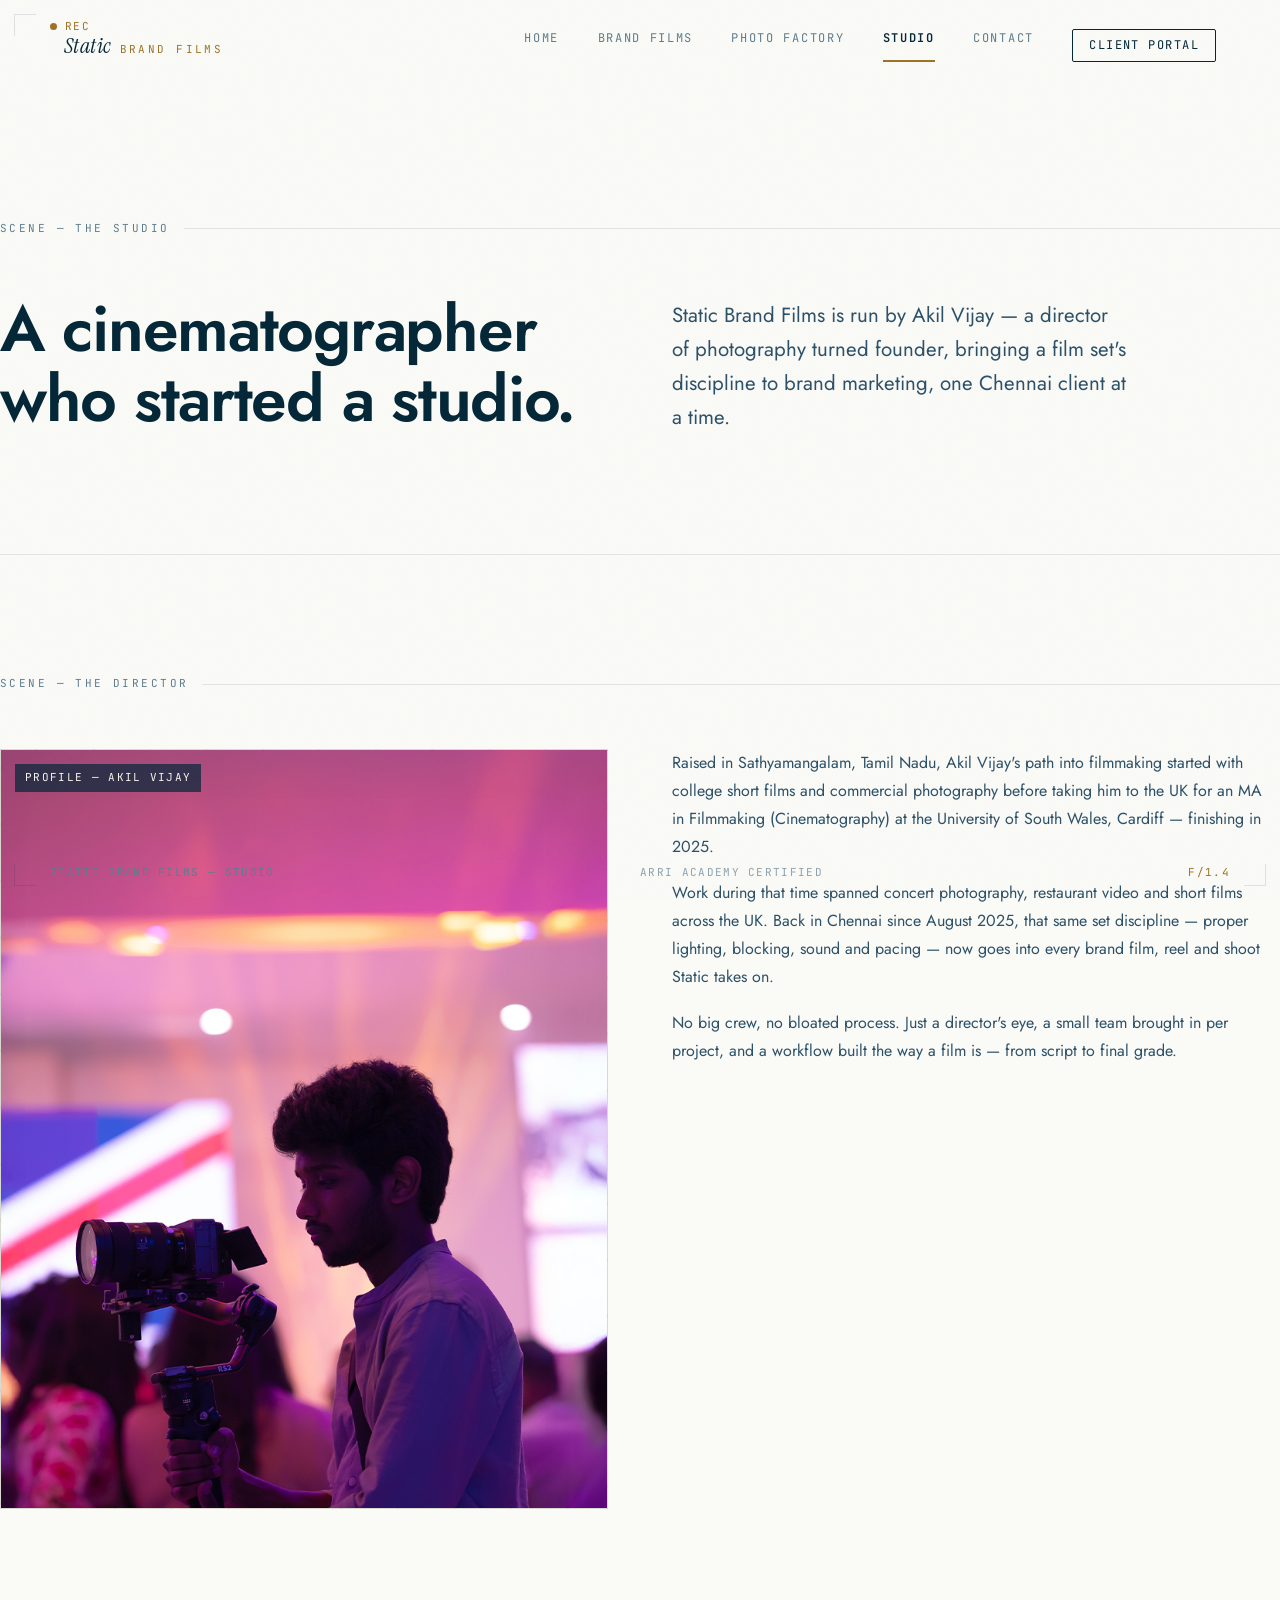
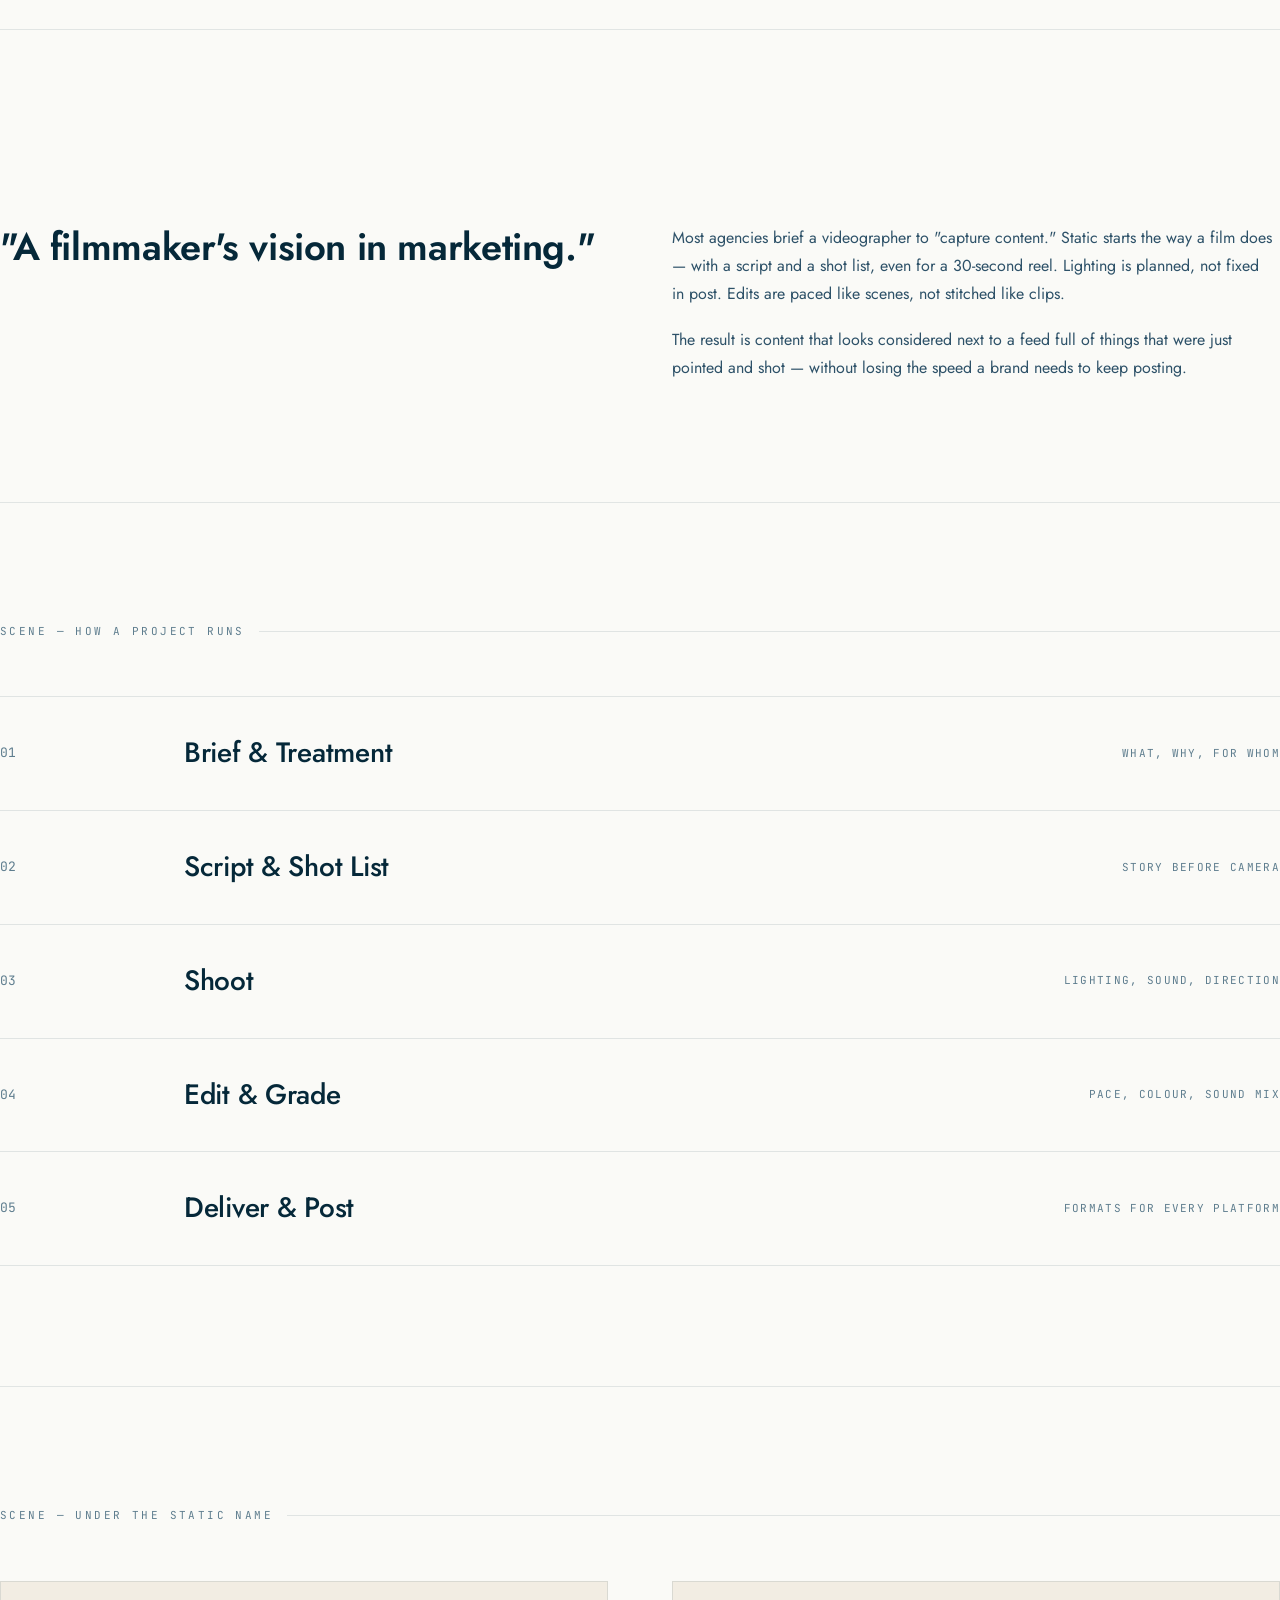
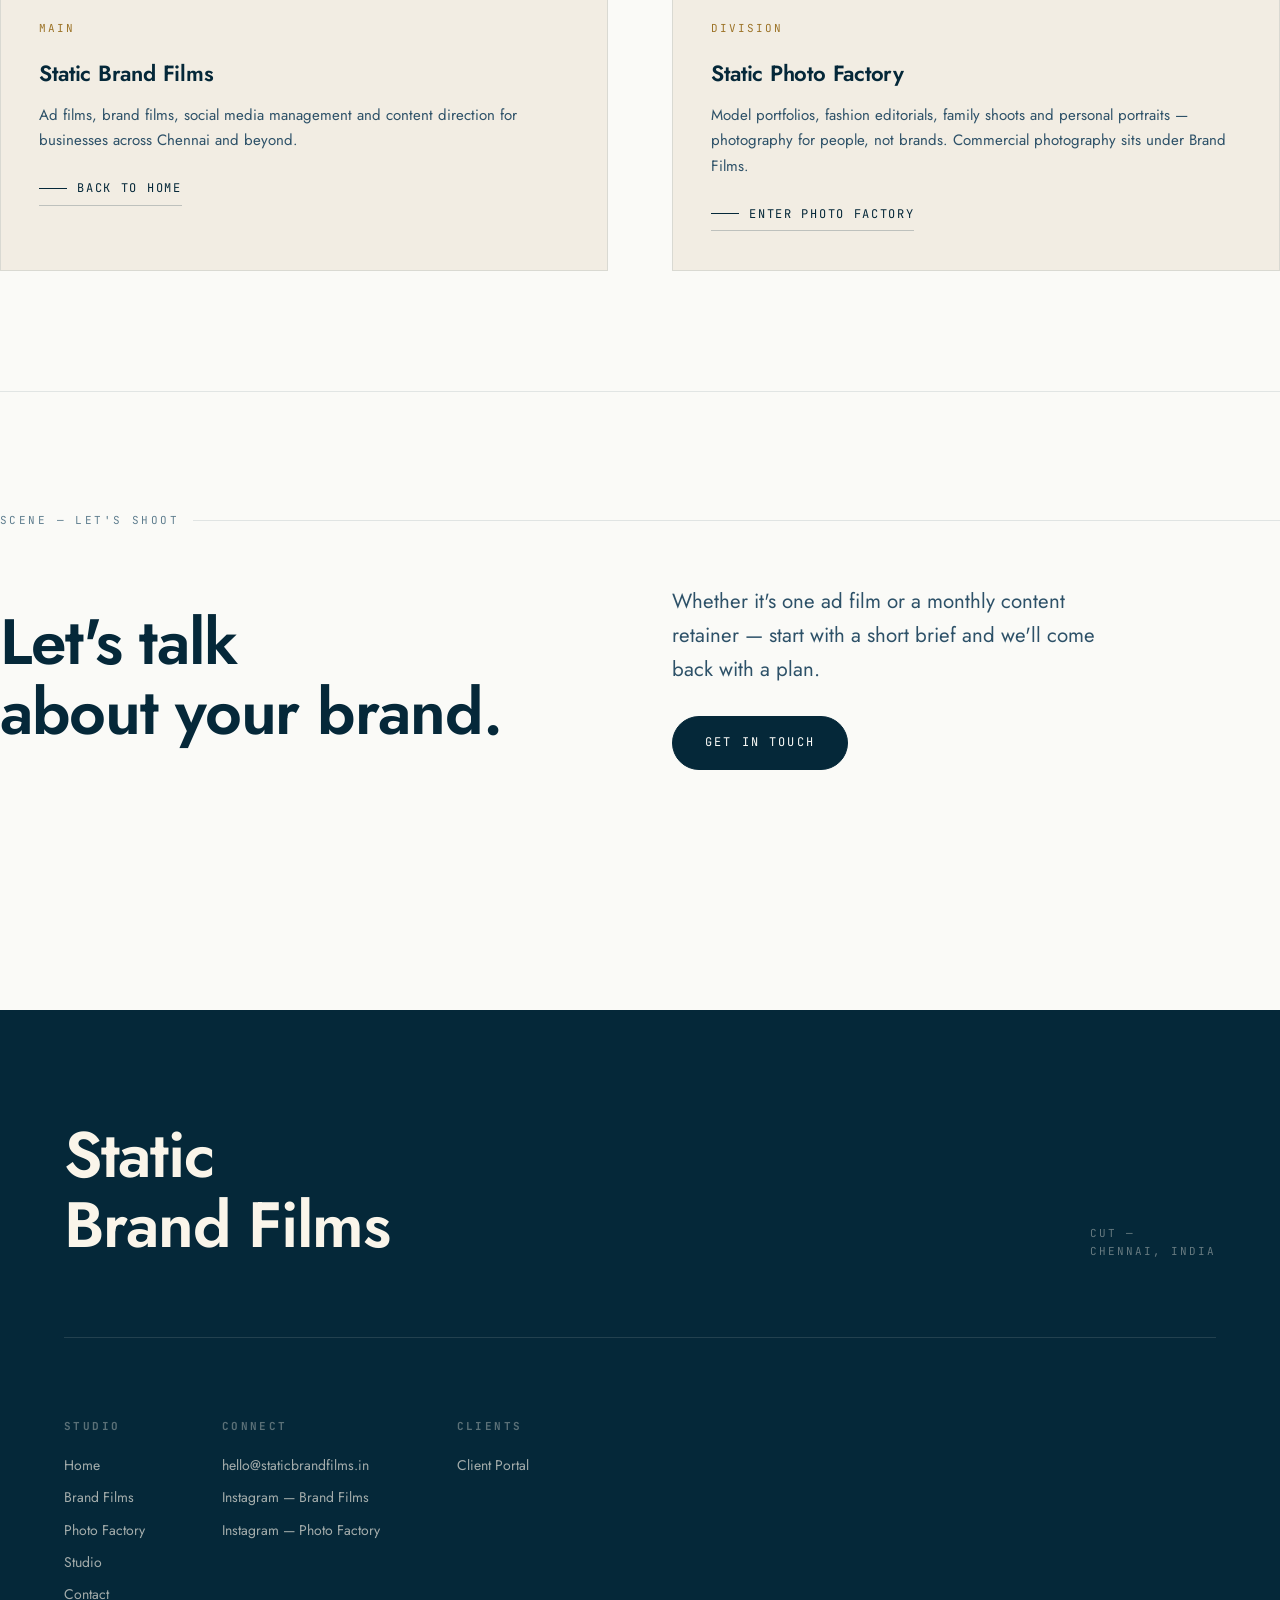
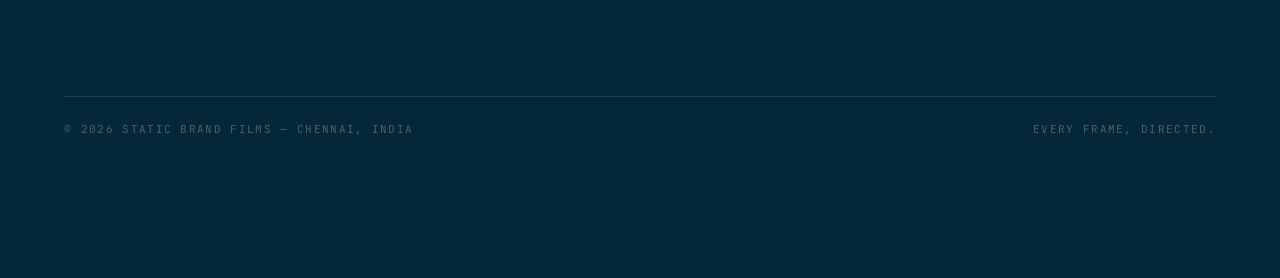
==== commit 5d42d96c: "Hide weddings site-wide — nav, shot-list, divisions, footer, contact form Removed all wedding refere" ====
--- a/about.html
+++ b/about.html
@@ -38,7 +38,6 @@
     <a href="index.html">Home</a>
     <a href="brand-films.html">Brand Films</a>
     <a href="photo-factory.html">Photo Factory</a>
-    <a href="weddings.html">Weddings</a>
     <a href="about.html" aria-current="page">Studio</a>
     <a href="contact.html">Contact</a>
     <a href="https://portal.staticbrandfilms.in" target="_blank" rel="noopener" class="nav__portal">Client Portal</a>
@@ -132,12 +131,6 @@
         <p>Model portfolios, fashion editorials, family shoots and personal portraits — photography for people, not brands. Commercial photography sits under Brand Films.</p>
         <p style="margin-top:18px;"><a href="photo-factory.html" class="link-arrow"><span class="link-arrow__bar"></span> Enter Photo Factory</a></p>
       </div>
-      <div class="card" data-reveal data-reveal-delay="2">
-        <span class="card__num">Division</span>
-        <h3>Weddings by Static</h3>
-        <p>Cinematic wedding films and photography — your wedding day captured and crafted the way a film is, not just recorded.</p>
-        <p style="margin-top:18px;"><a href="weddings.html" class="link-arrow"><span class="link-arrow__bar"></span> Weddings by Static</a></p>
-      </div>
     </div>
   </section>
 
@@ -167,7 +160,6 @@
       <a href="index.html">Home</a>
     <a href="brand-films.html">Brand Films</a>
       <a href="photo-factory.html">Photo Factory</a>
-      <a href="weddings.html">Weddings</a>
       <a href="about.html">Studio</a>
       <a href="contact.html">Contact</a>
     </div>
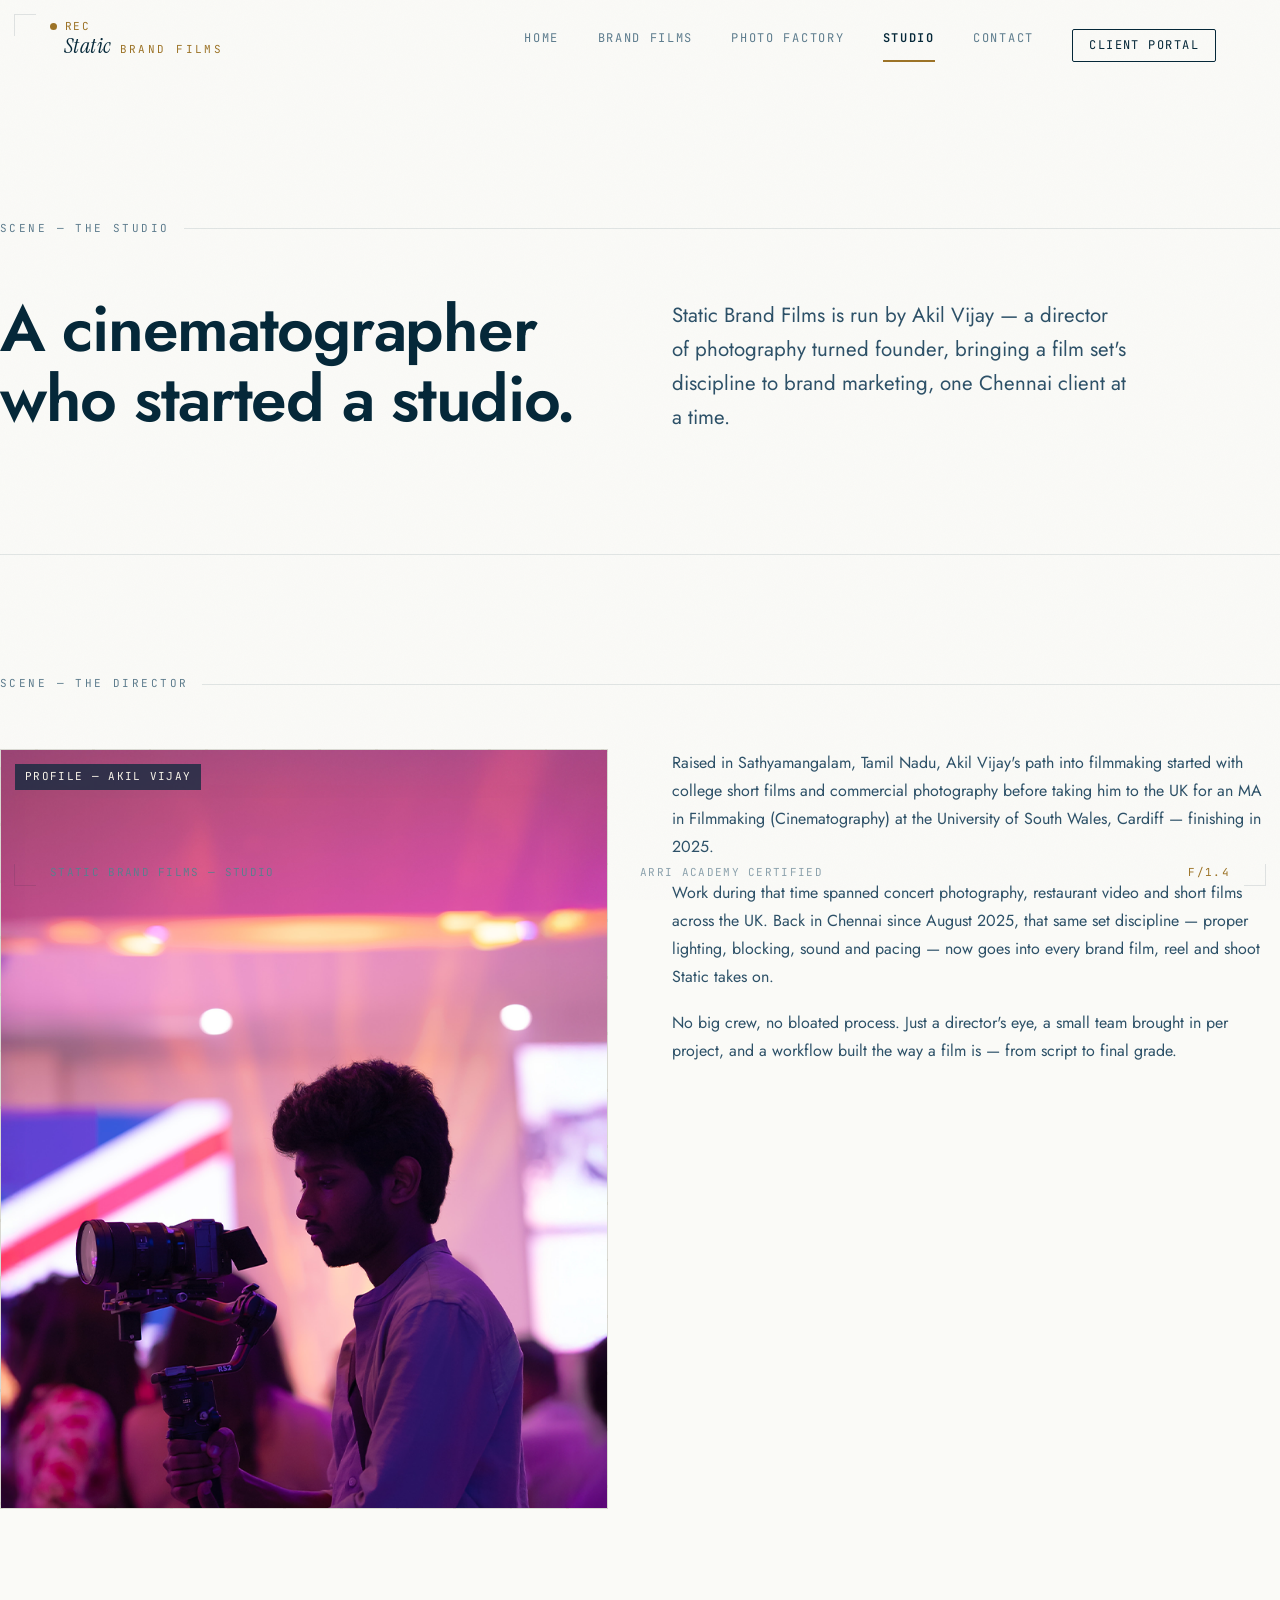
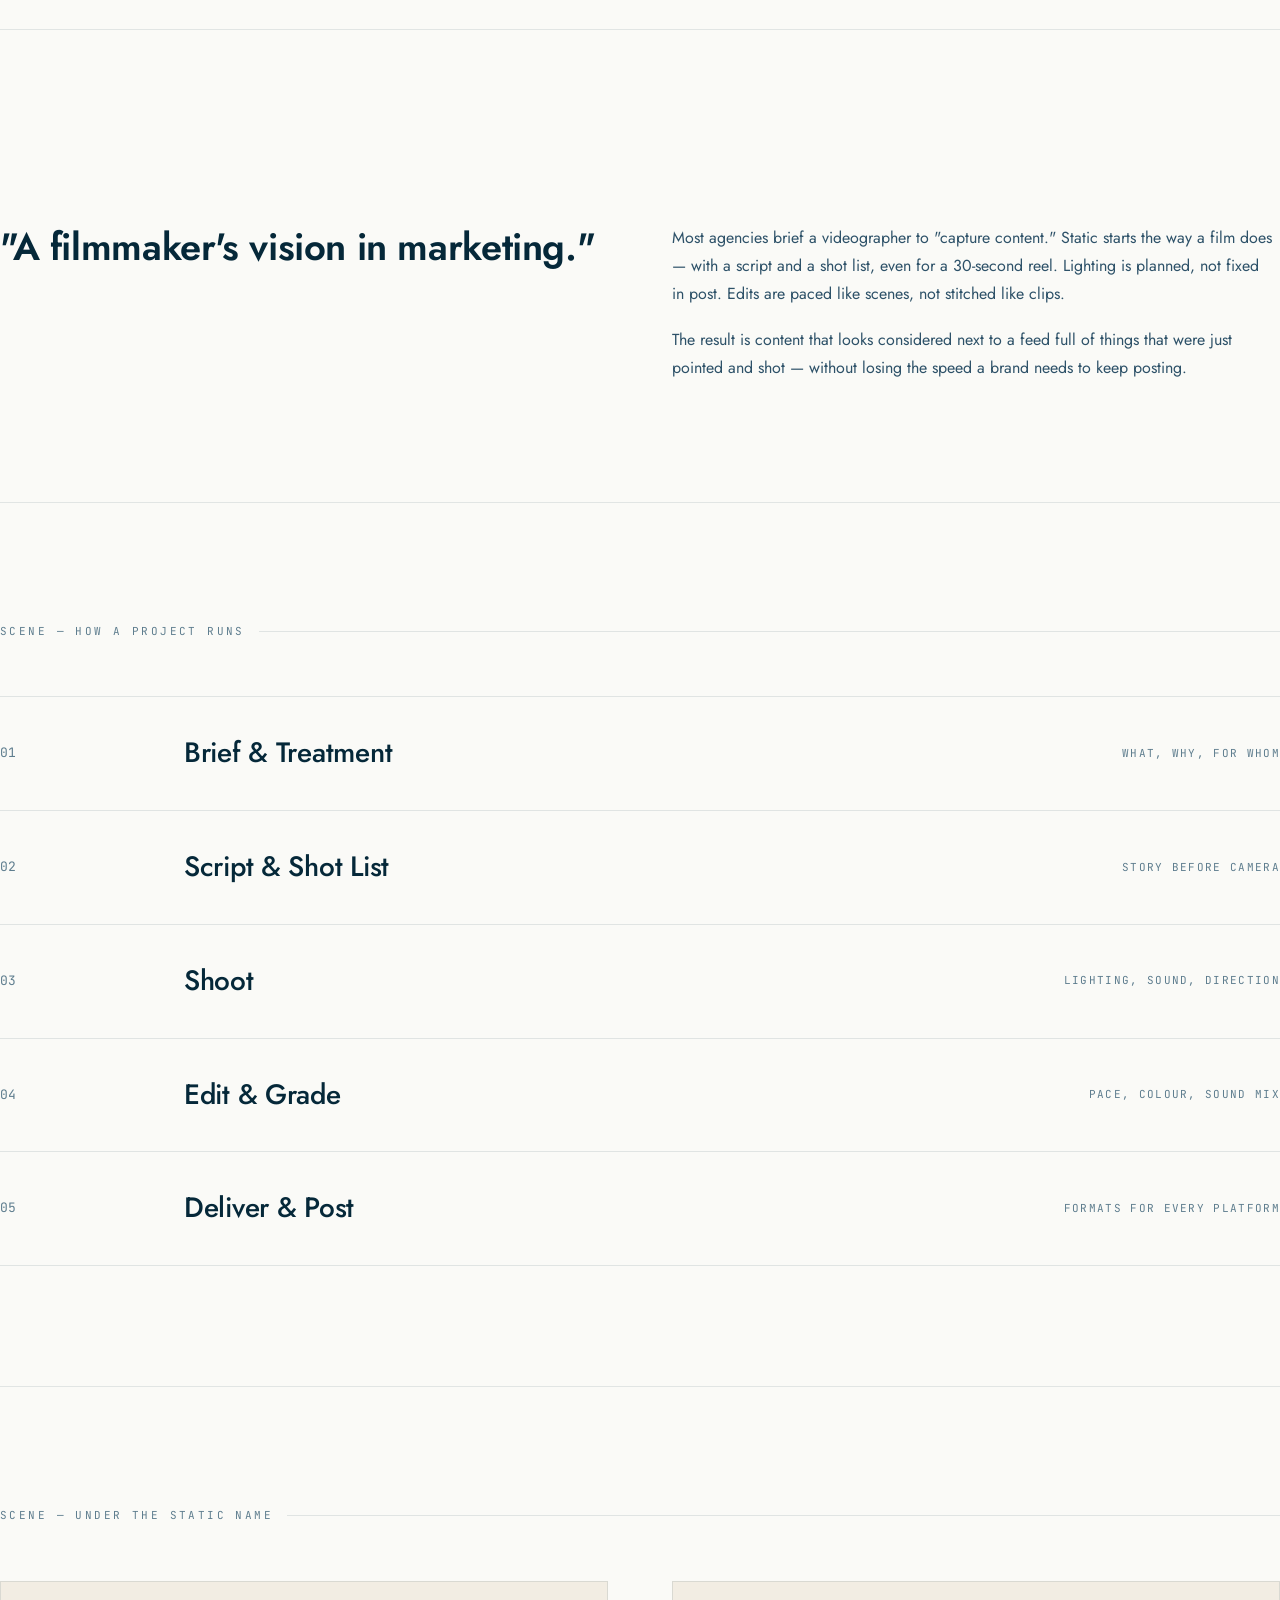
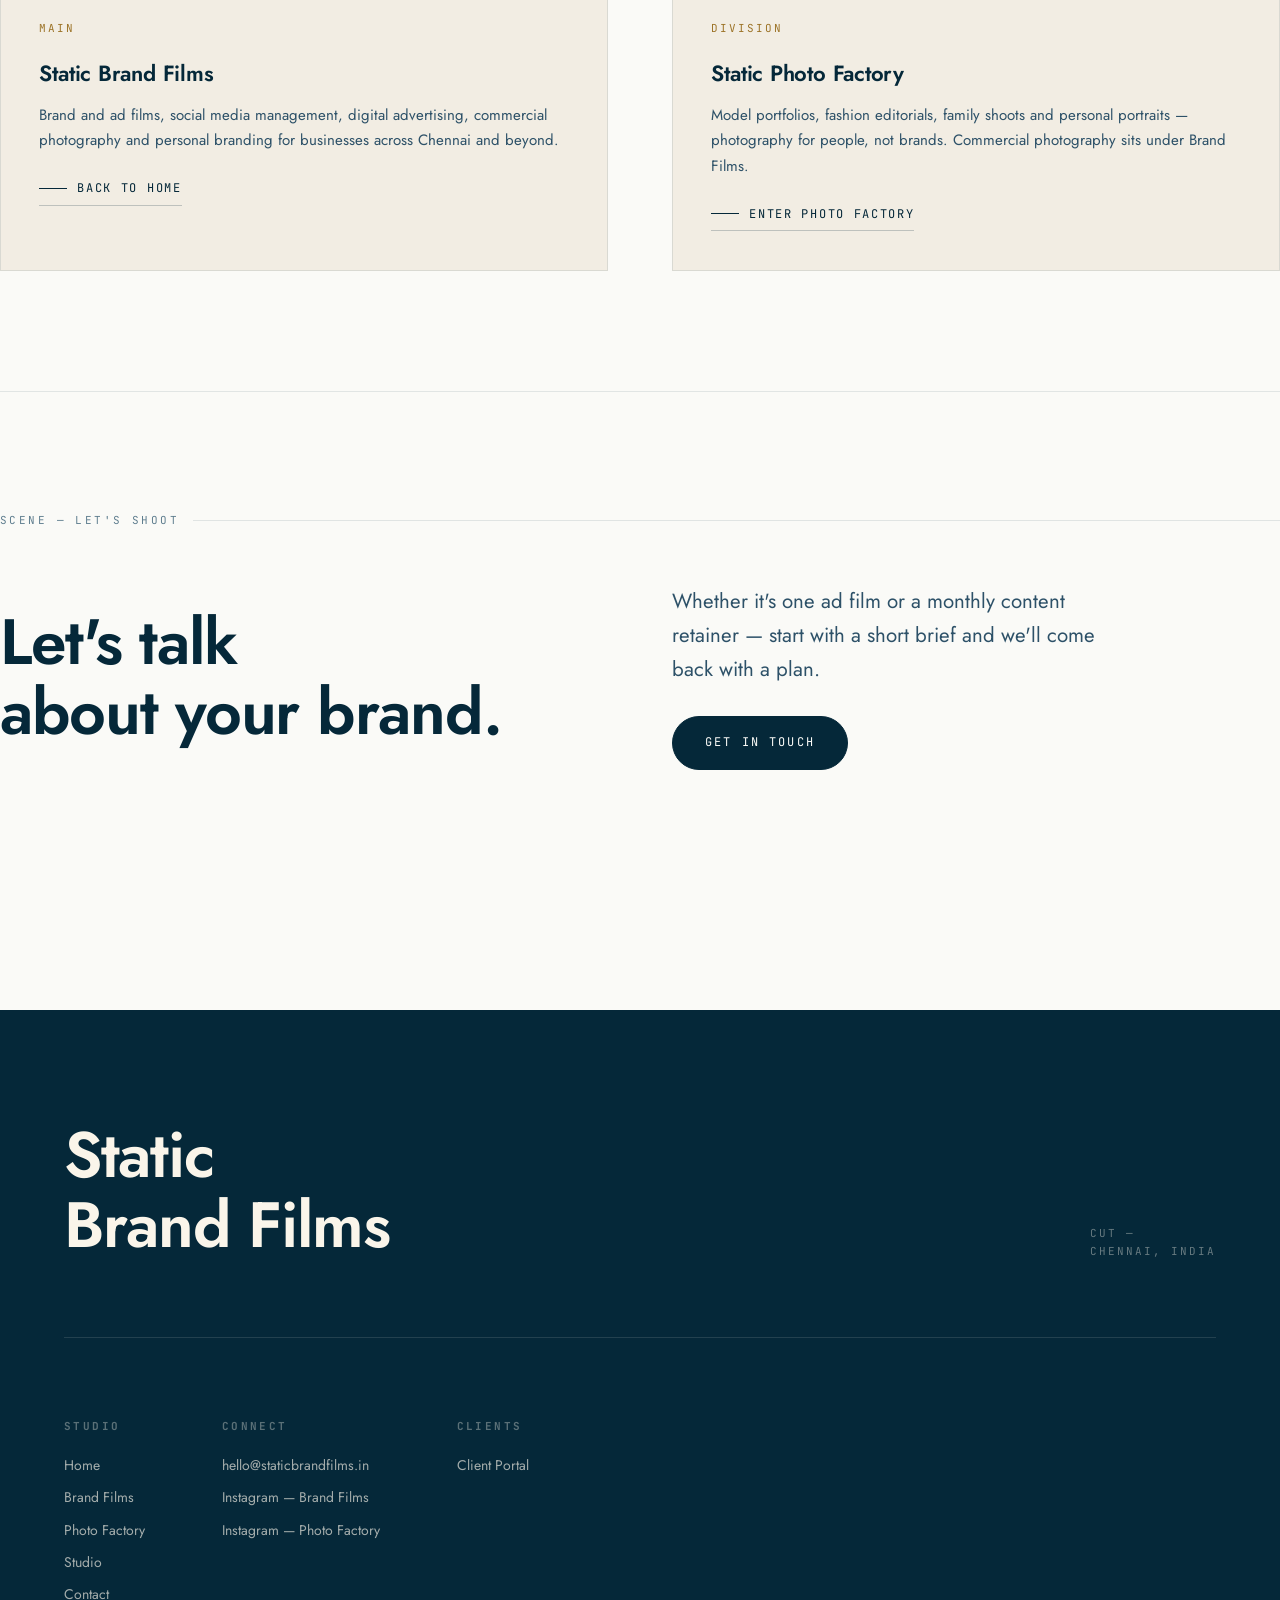
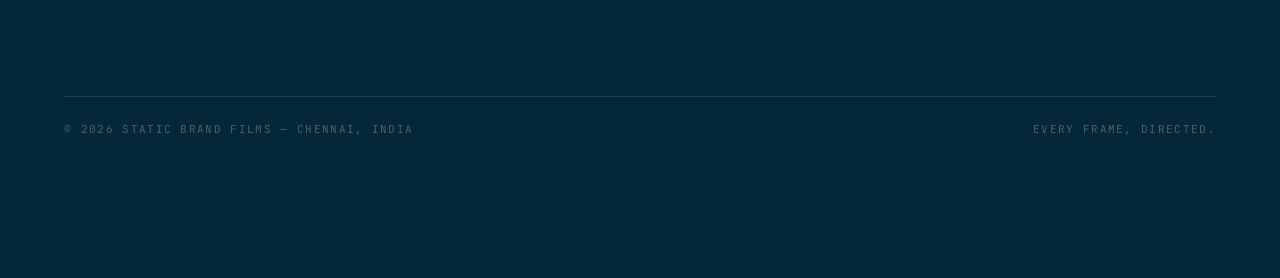
==== commit 71e6d7e3: "Clarify studio services and add personal branding" ====
--- a/about.html
+++ b/about.html
@@ -3,14 +3,35 @@
 <head>
 <meta charset="UTF-8">
 <meta name="viewport" content="width=device-width, initial-scale=1.0">
-<title>Studio — Static Brand Films</title>
-<meta name="description" content="Static Brand Films is run by a cinematographer-turned-founder, bringing film-set discipline to brand marketing in Chennai.">
+<title>Studio — Static Brand Films | Creative Agency Chennai</title>
+<meta name="description" content="Static Brand Films is run by Akil Vijay — ARRI-certified cinematographer and MA Filmmaking graduate — bringing film-set discipline to brand marketing in Chennai.">
+<meta name="keywords" content="creative agency Chennai, film director Chennai, brand filmmaker Chennai, cinematographer Chennai, ARRI certified Chennai, ad film director Tamil Nadu">
+<link rel="canonical" href="https://www.staticbrandfilms.in/about.html">
+<meta property="og:title" content="Studio — Static Brand Films | Creative Agency Chennai">
+<meta property="og:description" content="Meet the director behind Static Brand Films — ARRI-certified, MA Filmmaking, Chennai-based. A filmmaker's eye on your brand.">
+<meta property="og:url" content="https://www.staticbrandfilms.in/about.html">
+<meta property="og:type" content="website">
+<meta property="og:image" content="https://www.staticbrandfilms.in/assets/images/about/profile.png">
+<meta name="twitter:card" content="summary_large_image">
+<meta name="twitter:title" content="Studio — Static Brand Films | Creative Agency Chennai">
+<meta name="twitter:description" content="ARRI-certified cinematographer and filmmaker bringing film-set discipline to brand marketing in Chennai.">
 <link rel="icon" type="image/png" sizes="512x512" href="favicon.png">
 <link rel="shortcut icon" href="favicon.png">
 <link rel="apple-touch-icon" href="favicon.png">
 <link rel="stylesheet" href="assets/css/style.css">
+<!-- Google Tag Manager -->
+<script>(function(w,d,s,l,i){w[l]=w[l]||[];w[l].push({'gtm.start':
+new Date().getTime(),event:'gtm.js'});var f=d.getElementsByTagName(s)[0],
+j=d.createElement(s),dl=l!='dataLayer'?'&l='+l:'';j.async=true;j.src=
+'https://www.googletagmanager.com/gtm.js?id='+i+dl;f.parentNode.insertBefore(j,f);
+})(window,document,'script','dataLayer','GTM-N9CTZFRR');</script>
+<!-- End Google Tag Manager -->
 </head>
 <body>
+<!-- Google Tag Manager (noscript) -->
+<noscript><iframe src="https://www.googletagmanager.com/ns.html?id=GTM-N9CTZFRR"
+height="0" width="0" style="display:none;visibility:hidden"></iframe></noscript>
+<!-- End Google Tag Manager (noscript) -->
 
 <div class="curtain">FADE IN —</div>
 
@@ -122,7 +143,7 @@
       <div class="card" data-reveal>
         <span class="card__num">Main</span>
         <h3>Static Brand Films</h3>
-        <p>Ad films, brand films, social media management and content direction for businesses across Chennai and beyond.</p>
+        <p>Brand and ad films, social media management, digital advertising, commercial photography and personal branding for businesses across Chennai and beyond.</p>
         <p style="margin-top:18px;"><a href="index.html" class="link-arrow"><span class="link-arrow__bar"></span> Back to home</a></p>
       </div>
       <div class="card" data-reveal data-reveal-delay="1">
--- a/assets/css/style.css
+++ b/assets/css/style.css
@@ -335,6 +335,10 @@
   line-height:1.65;
 }
 .body-text{ color:var(--ink-dim); max-width:60ch; line-height:1.75; }
+.section-gist{
+  max-width:58ch; margin-top:calc(-1 * clamp(14px, 2.5vw, 30px));
+  margin-bottom:clamp(28px, 4vw, 48px); color:var(--ink-dim); line-height:1.7;
+}
 .mono-tag{
   font-family:var(--f-mono);
   font-size:11px;
@@ -488,12 +492,26 @@
   border-top:2px dotted rgba(5,40,57,.28);
   border-bottom:2px dotted rgba(5,40,57,.28);
   padding:16px 0;
-  display:grid; grid-template-columns:repeat(4,1fr); gap:18px;
+  display:flex; gap:18px;
+  overflow-x:auto; scroll-snap-type:x mandatory;
+  -webkit-overflow-scrolling:touch;
+  scrollbar-width:none;
+  cursor:grab;
+}
+.hero__reel-strip::-webkit-scrollbar{ display:none; }
+.hero__reel-strip.is-dragging{ cursor:grabbing; user-select:none; }
+.hero__reel-cell{
+  flex:0 0 220px; scroll-snap-align:start;
 }
 .hero__reel-cell .frame{
   height:150px; width:100%; aspect-ratio:unset;
   border-color:transparent;
 }
+.hero__reel-video{ width:100%; height:150px; aspect-ratio:unset; border-color:transparent; }
+.hero__reel-video .video-card__play{ width:38px; height:38px; font-size:12px; }
+.hero__reel-video .video-card__label{ right:10px; bottom:10px; left:10px; }
+.hero__reel-video .video-card__label strong{ font-size:12px; }
+.hero__reel-video .video-card__label small{ font-size:8px; letter-spacing:.1em; }
 .hero__reel-label{
   margin-top:9px;
   font-family:var(--f-mono); font-size:10px; letter-spacing:.14em;
@@ -624,7 +642,7 @@
   font-family:var(--f-mono); font-size:11px; letter-spacing:.12em;
   text-transform:uppercase; color:#FAF5EA;
   background:rgba(5,40,57,.72);
-  padding:5px 10px;
+  padding:5px 10px; max-width:calc(100% - 28px); line-height:1.45;
 }
 .frame__tag--rec{
   color:var(--gold); display:flex; align-items:center; gap:6px;
@@ -634,6 +652,53 @@
   background:var(--gold);
   animation:rec-pulse 1.6s ease-in-out infinite;
 }
+
+/* ============================================================
+   VIDEO SHOWCASE — YouTube stays inside the site
+   ============================================================ */
+.video-intro{
+  display:grid; grid-template-columns:1fr 1fr; gap:var(--gutter);
+  align-items:end; margin-bottom:clamp(28px,4vw,48px);
+}
+.video-showcase{ display:grid; grid-template-columns:1fr 1fr; gap:var(--gutter); }
+.video-reels{ grid-column:1 / -1; display:grid; grid-template-columns:repeat(6,1fr); gap:14px; align-content:start; }
+.video-card{
+  position:relative; overflow:hidden; padding:0; border:1px solid var(--line);
+  background:var(--teal); color:#fff; text-align:left; cursor:pointer;
+  isolation:isolate; transition:transform var(--dur-fast) var(--ease), border-color var(--dur-fast) var(--ease);
+}
+.video-card--feature{ aspect-ratio:16/10; }
+.video-card--reel{ aspect-ratio:9/14; }
+.video-card--wide{ aspect-ratio:16/9; }
+.video-card img{ width:100%; height:100%; object-fit:cover; display:block; transition:transform .8s var(--ease); }
+.video-card__shade{ position:absolute; inset:0; z-index:1; background:linear-gradient(180deg,rgba(5,40,57,.04) 25%,rgba(5,40,57,.84) 100%); }
+.video-card__play{
+  position:absolute; z-index:2; top:50%; left:50%; transform:translate(-50%,-50%);
+  display:grid; place-items:center; width:52px; height:52px; padding-left:3px;
+  border-radius:50%; background:var(--gold); color:var(--ink); font-size:16px;
+  transition:transform var(--dur-fast) var(--ease), background var(--dur-fast) var(--ease);
+}
+.video-card__label{ position:absolute; z-index:2; right:16px; bottom:15px; left:16px; display:flex; flex-direction:column; gap:4px; }
+.video-card__label strong{ font-family:var(--f-heading); font-size:clamp(16px,2vw,24px); line-height:1.1; font-weight:600; }
+.video-card__label small{ font-family:var(--f-mono); font-size:9px; letter-spacing:.14em; text-transform:uppercase; color:rgba(250,245,234,.75); }
+.video-card--reel .video-card__play{ width:38px; height:38px; font-size:12px; }
+.video-card--reel .video-card__label{ right:10px; bottom:10px; left:10px; }
+.video-card--reel .video-card__label strong{ font-size:12px; line-height:1.15; }
+.video-card--reel .video-card__label small{ font-size:8px; letter-spacing:.1em; }
+.video-card:hover{ border-color:var(--gold-text); transform:translateY(-4px); }
+.video-card:hover img{ transform:scale(1.06); }
+.video-card:hover .video-card__play{ transform:translate(-50%,-50%) scale(1.1); background:#fff; }
+.video-modal{ position:fixed; inset:0; z-index:300; display:grid; place-items:center; padding:24px; }
+.video-modal[hidden]{ display:none; }
+.video-modal__backdrop{ position:absolute; inset:0; background:rgba(5,40,57,.84); backdrop-filter:blur(8px); }
+.video-modal__panel{ position:relative; z-index:1; width:min(100%,1000px); }
+.video-modal__top{ display:flex; justify-content:space-between; align-items:center; padding-bottom:12px; color:#FAF5EA; }
+.video-modal__top p,.video-modal__close{ font-family:var(--f-mono); font-size:11px; letter-spacing:.16em; text-transform:uppercase; }
+.video-modal__close{ border:0; padding:8px 0; background:transparent; color:#FAF5EA; cursor:pointer; }
+.video-modal__player{ aspect-ratio:16/9; background:#000; }
+.video-modal__player iframe{ width:100%; height:100%; border:0; display:block; }
+@media (max-width:860px){ .video-showcase{ grid-template-columns:1fr; } .video-reels{ grid-column:auto; grid-template-columns:repeat(6,1fr); } }
+@media (max-width:640px){ .video-intro{ grid-template-columns:1fr; gap:16px; } .video-reels{ grid-template-columns:repeat(3,1fr); gap:10px; } .video-card__play{ width:46px; height:46px; } .video-modal{ padding:16px; } }
 
 /* ============================================================
    FILMSTRIP
@@ -785,6 +850,7 @@
 [data-reveal-delay="2"]{ transition-delay:.16s; }
 [data-reveal-delay="3"]{ transition-delay:.24s; }
 [data-reveal-delay="4"]{ transition-delay:.32s; }
+[data-reveal-delay="5"]{ transition-delay:.40s; }
 
 /* ============================================================
    MOBILE (≤ 640px)
@@ -811,7 +877,7 @@
   .hero__meta{ margin-top:28px; gap:14px; }
   .hero__meta > div{ min-width:40%; }
   .hero__take{ top:-10px; right:-6px; font-size:9px; padding:5px 9px; }
-  .hero__reel-strip{ grid-template-columns:repeat(2,1fr); gap:12px; }
+  .hero__reel-cell{ flex:0 0 160px; }
   .hero__reel-cell .frame{ height:110px; }
 
   /* --- sections --- */
@@ -906,6 +972,51 @@
   gap:var(--gutter);
 }
 
+/* ============================================================
+   MASONRY GALLERIES — preserve original image compositions
+   ============================================================ */
+.media-masonry{
+  display:block !important;
+  columns:3 220px;
+  column-gap:var(--gutter);
+}
+.media-masonry--feature{ columns:2 280px; }
+.media-masonry .frame{
+  display:inline-block;
+  width:100%;
+  height:auto;
+  margin:0 0 var(--gutter);
+  vertical-align:top;
+  break-inside:avoid;
+  aspect-ratio:auto !important;
+  cursor:zoom-in;
+}
+.media-masonry .frame img{
+  display:block;
+  width:100%;
+  height:auto !important;
+  object-fit:contain !important;
+}
+
+/* Purpose-built layouts for mixed landscape and portrait work */
+.bts-grid{ display:grid; gap:var(--gutter); }
+.bts-grid__portraits{ display:grid; grid-template-columns:1fr 1fr; gap:var(--gutter); }
+.bts-grid .frame,.campaign-grid .frame{ cursor:zoom-in; }
+.campaign-grid{ display:grid; grid-template-columns:1fr 1fr; gap:var(--gutter); align-items:start; }
+.campaign-grid__col{ display:flex; flex-direction:column; gap:var(--gutter); }
+@media (max-width:640px){ .bts-grid__portraits,.campaign-grid{ grid-template-columns:1fr; } }
+
+/* Image viewer */
+.frame[role="button"]{ cursor:zoom-in; }
+.frame[role="button"]:focus-visible{ outline:2px solid var(--gold-text); outline-offset:4px; }
+.image-lightbox{ position:fixed; inset:0; z-index:320; display:grid; place-items:center; padding:clamp(16px,4vw,56px); }
+.image-lightbox[hidden]{ display:none; }
+.image-lightbox__backdrop{ position:absolute; inset:0; background:rgba(5,40,57,.9); backdrop-filter:blur(10px); }
+.image-lightbox__content{ position:relative; z-index:1; max-width:min(100%,1400px); max-height:100%; display:grid; justify-items:end; gap:10px; }
+.image-lightbox__close{ border:0; background:transparent; padding:8px 0; color:#FAF5EA; font-family:var(--f-mono); font-size:11px; letter-spacing:.16em; text-transform:uppercase; cursor:pointer; }
+.image-lightbox__image{ display:block; max-width:100%; max-height:calc(100dvh - 110px); object-fit:contain; box-shadow:0 22px 80px rgba(0,0,0,.35); }
+@media (max-width:640px){ .media-masonry,.media-masonry--feature{ columns:1; } .media-masonry .frame{ margin-bottom:20px; } }
+
 /* Empty placeholder frame — dark cinema screen waiting for content */
 .frame--empty{
   background: #0a2e40;
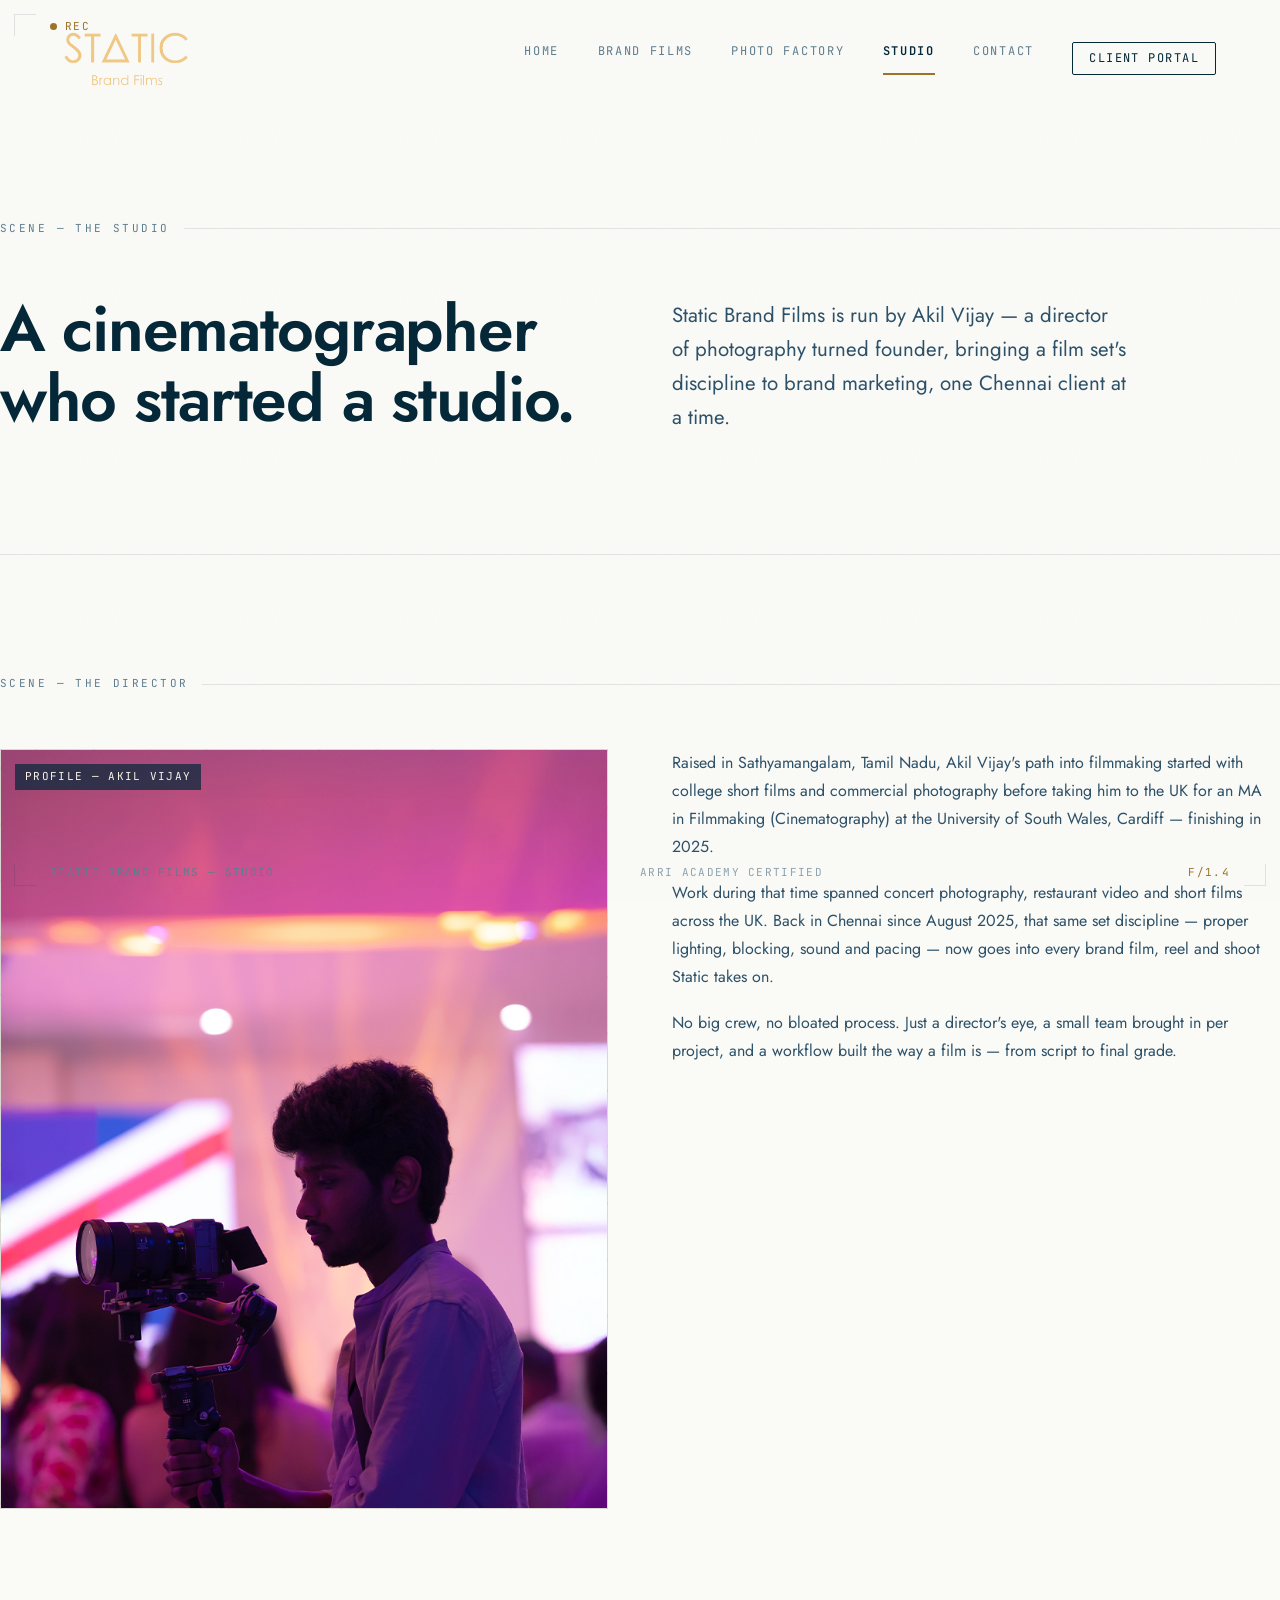
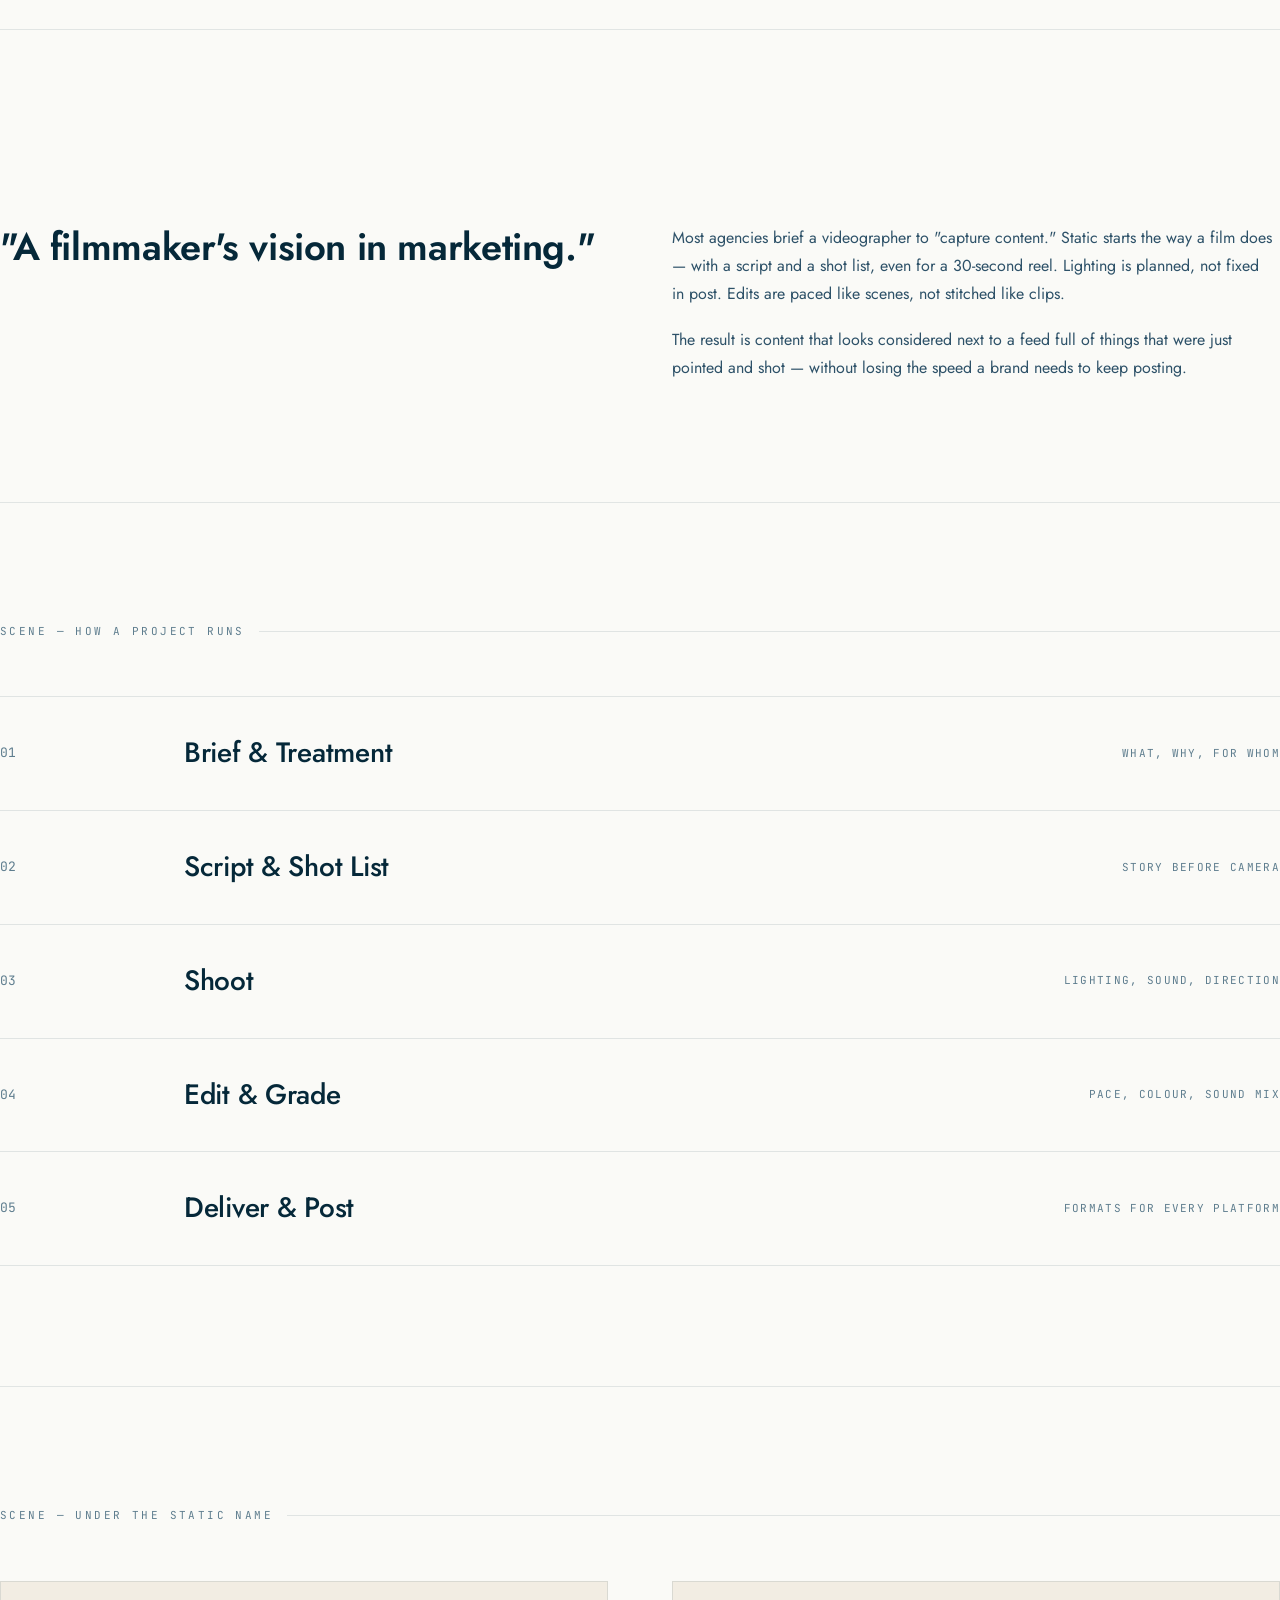
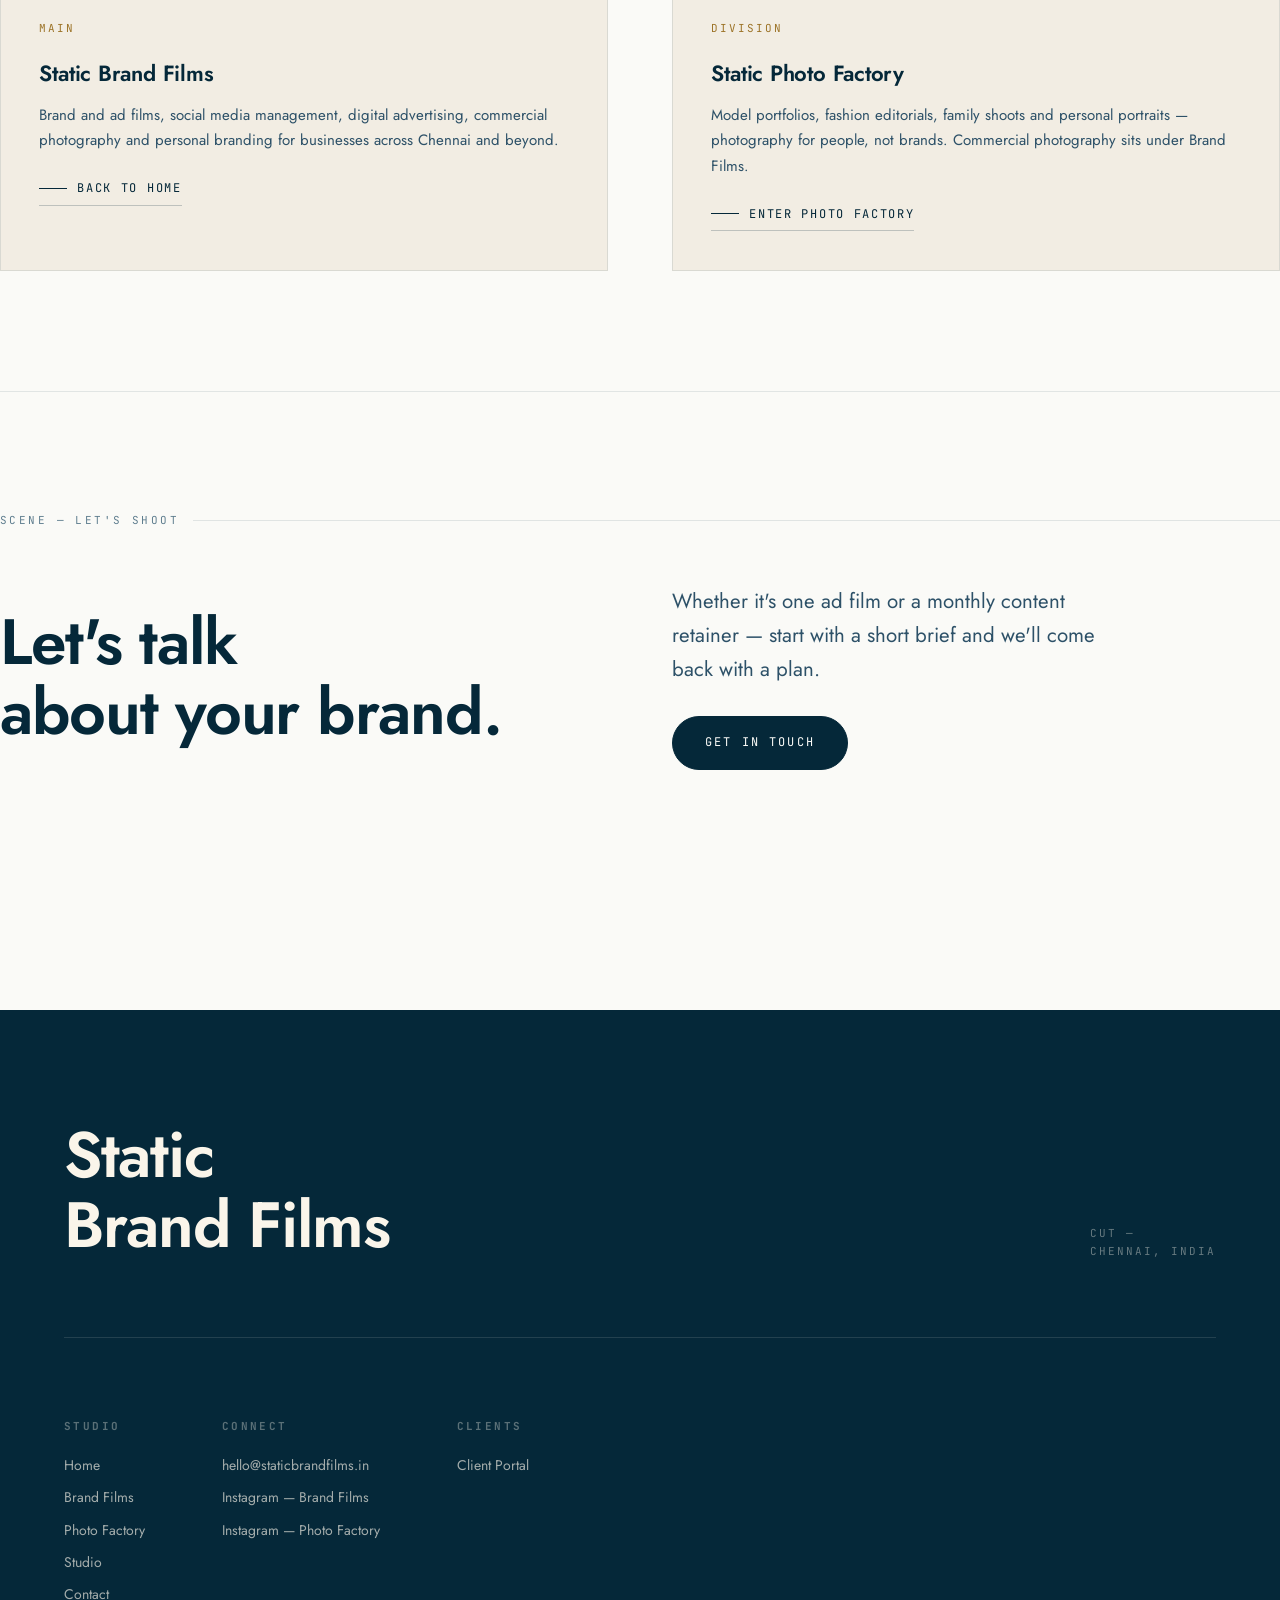
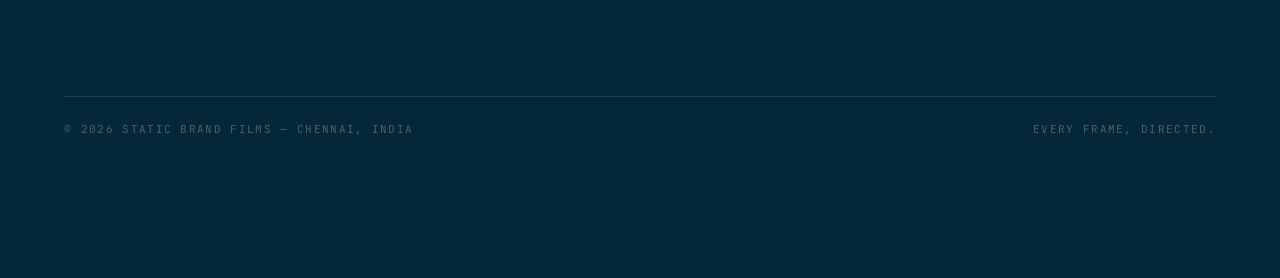
==== commit b9afa2c6: "Use official Static Brand Films logo sitewide" ====
--- a/about.html
+++ b/about.html
@@ -53,7 +53,7 @@
 </div>
 
 <header class="nav">
-  <a href="index.html" class="nav__mark"><em>Static</em><span>BRAND FILMS</span></a>
+  <a href="index.html" class="nav__mark" aria-label="Static Brand Films — Home"><img class="nav__logo" src="assets/images/Logo/Static%20Brand%20Films.png" alt="Static Brand Films"></a>
   <button class="nav__toggle">MENU</button>
   <nav class="nav__links">
     <a href="index.html">Home</a>
--- a/assets/css/style.css
+++ b/assets/css/style.css
@@ -171,24 +171,13 @@
   padding:16px var(--gutter);
 }
 .nav__mark{
-  display:flex; align-items:baseline; gap:8px;
-  font-family:var(--f-display);
-  font-style:italic;
-  font-size:22px;
-  letter-spacing:.02em;
-  color:var(--ink);
-}
-.nav__mark em{
-  font-style:italic;
-}
-.nav__mark span{
-  font-family:var(--f-mono);
-  font-style:normal;
-  font-size:11px;
-  letter-spacing:.22em;
-  color:var(--gold-text);
-  vertical-align:baseline;
-  text-transform:uppercase;
+  display:flex; align-items:center;
+  flex-shrink:0;
+}
+.nav__logo{
+  display:block;
+  width:126px;
+  height:auto;
 }
 .nav__links{
   display:flex; gap:clamp(18px, 3vw, 40px);
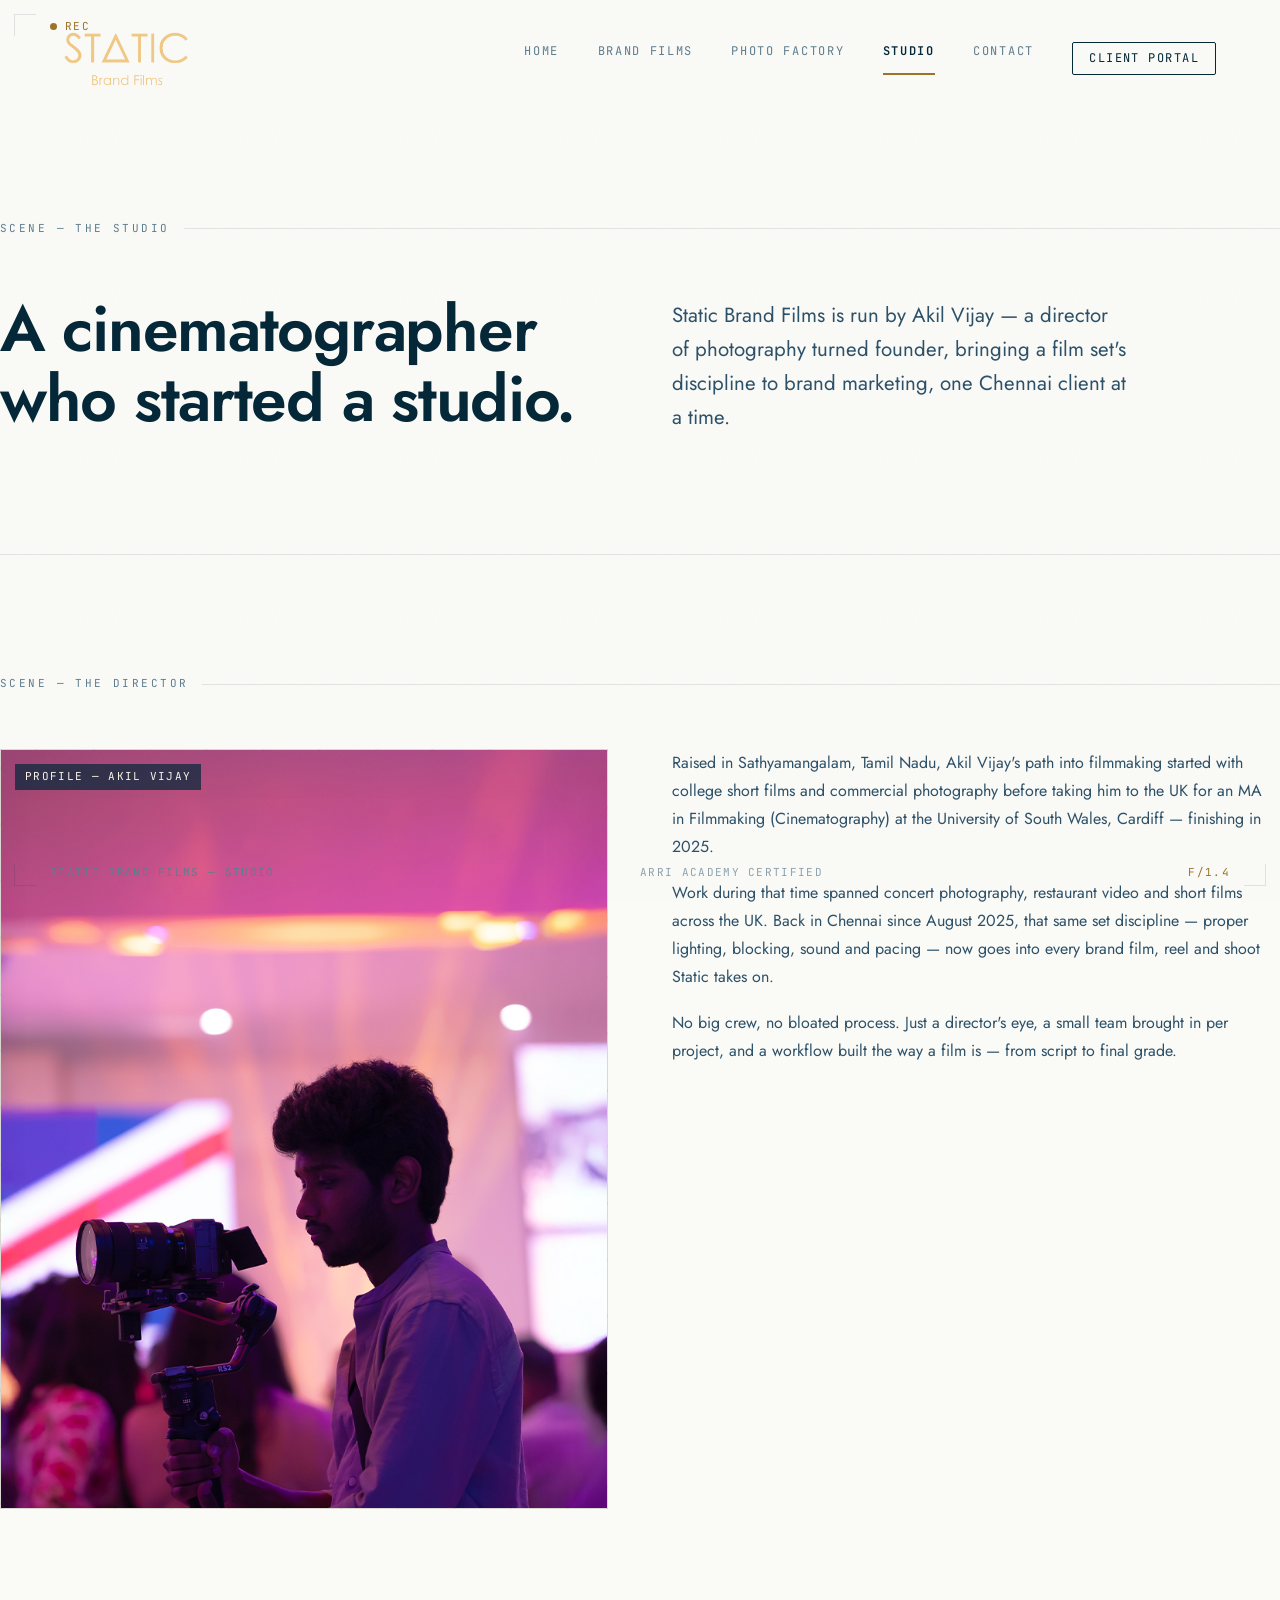
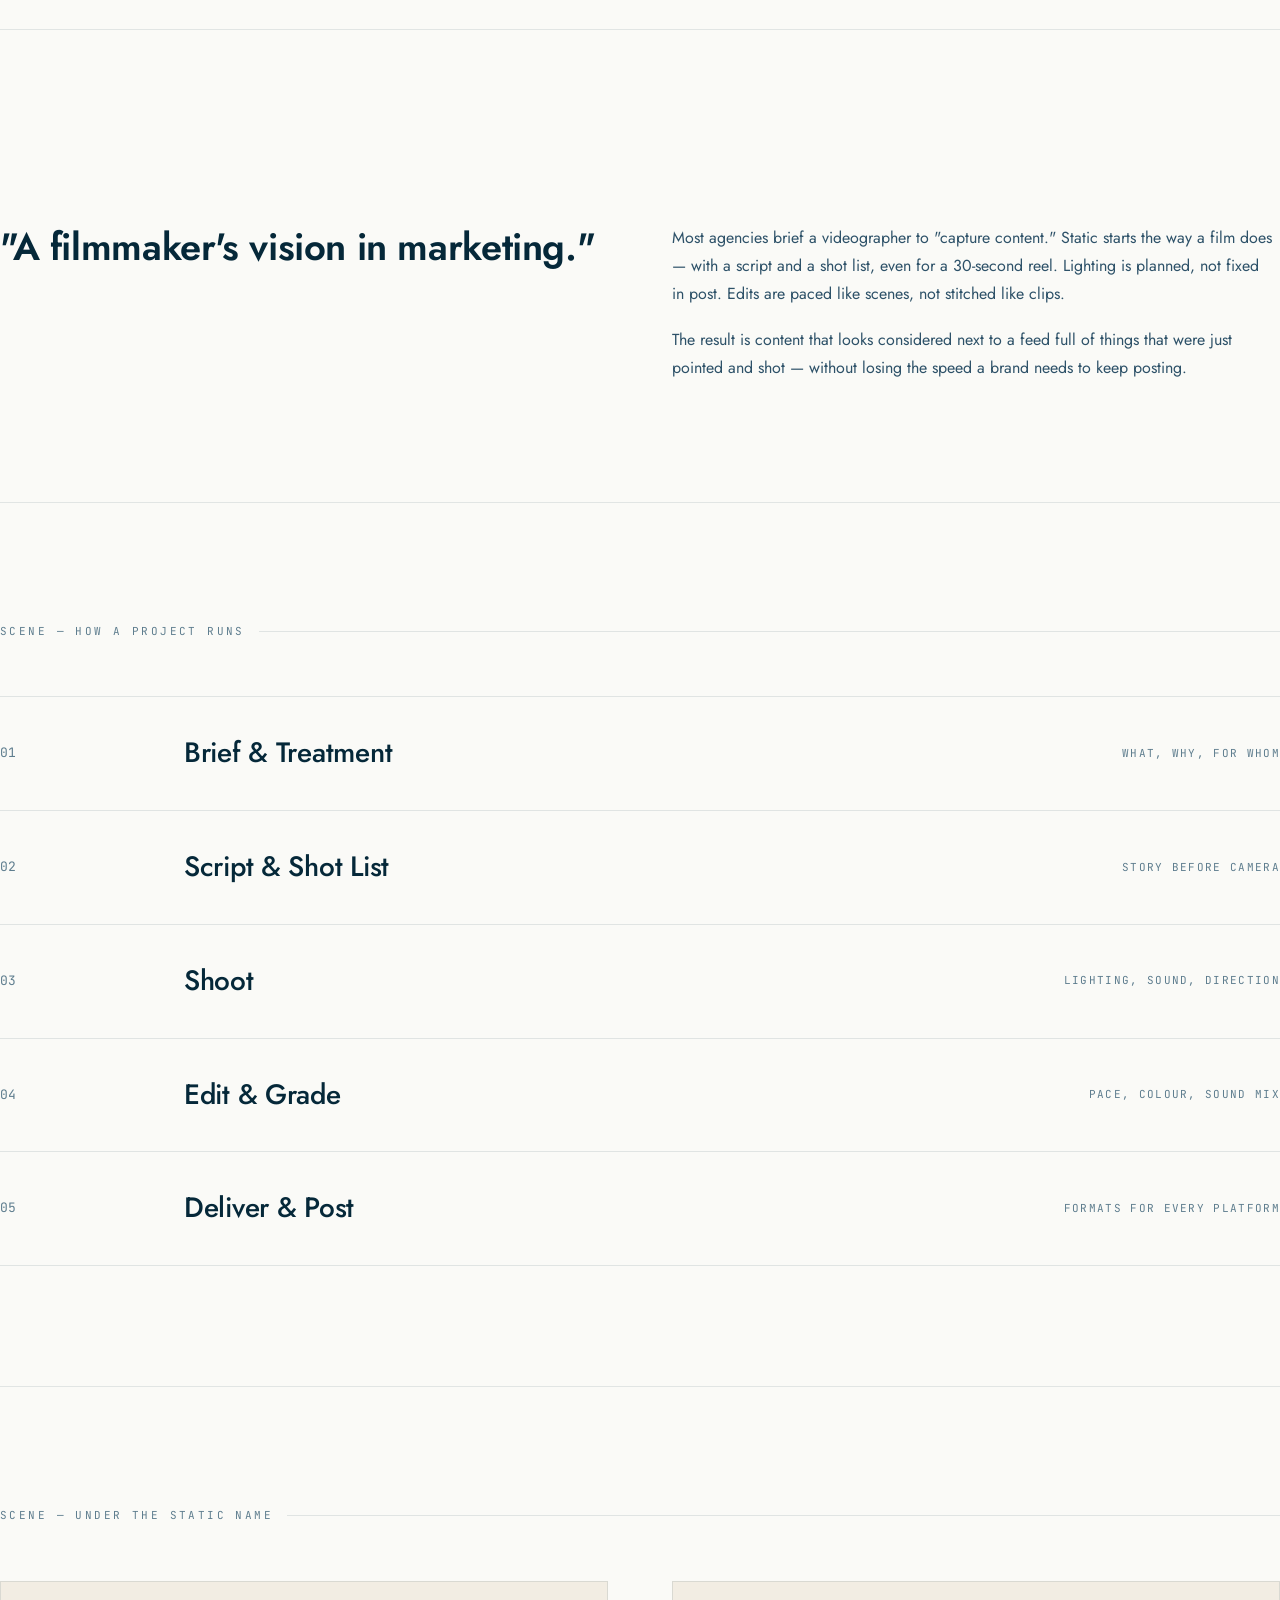
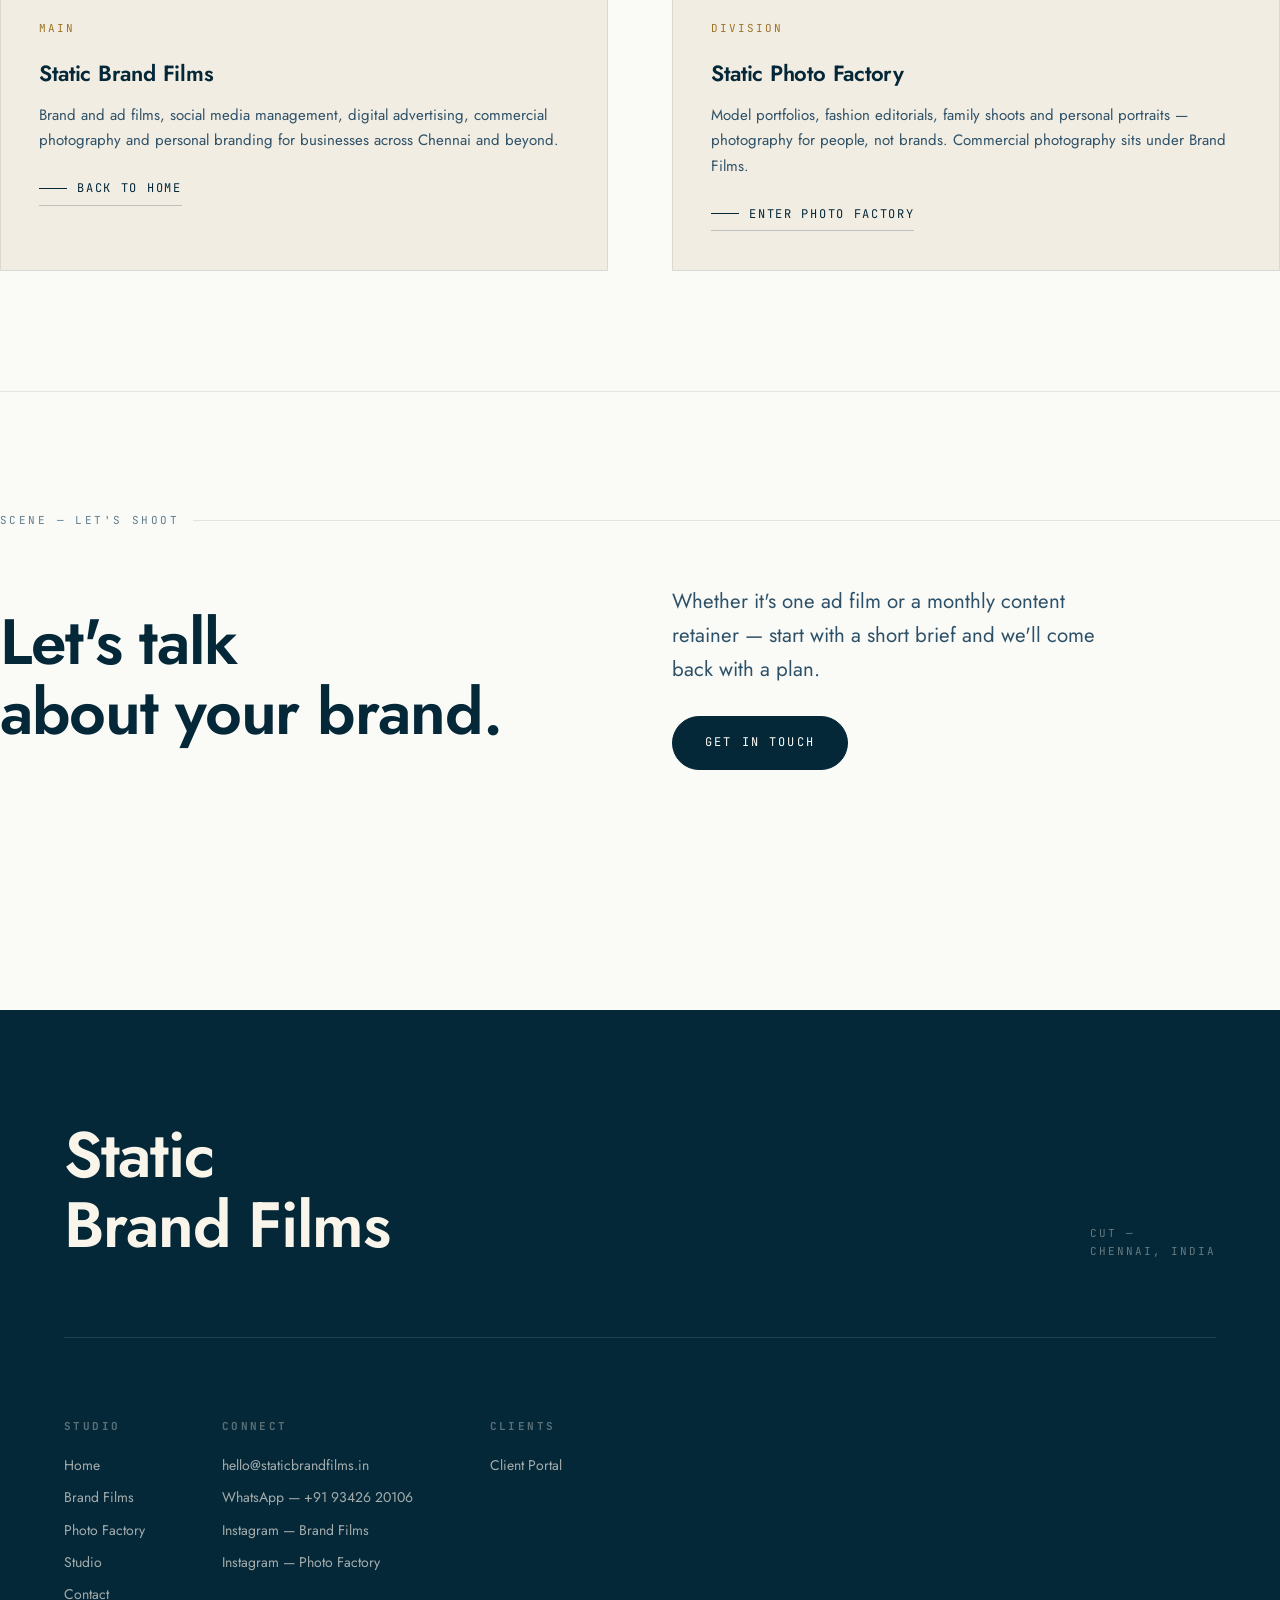
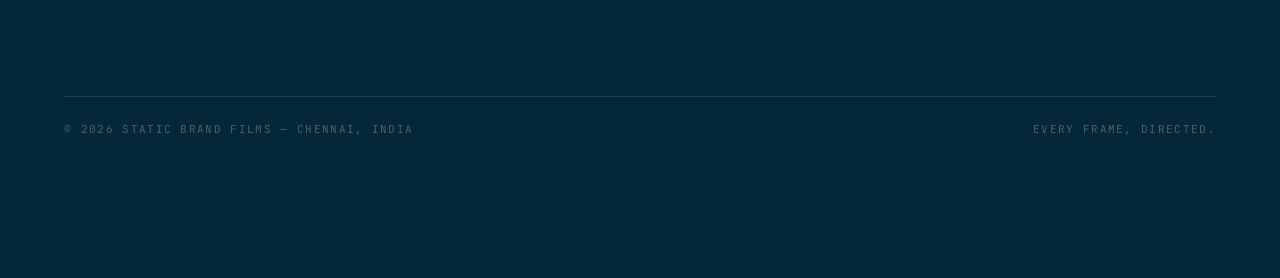
==== commit b6cc77da: "Add WhatsApp contact links sitewide" ====
--- a/about.html
+++ b/about.html
@@ -11,7 +11,7 @@
 <meta property="og:description" content="Meet the director behind Static Brand Films — ARRI-certified, MA Filmmaking, Chennai-based. A filmmaker's eye on your brand.">
 <meta property="og:url" content="https://www.staticbrandfilms.in/about.html">
 <meta property="og:type" content="website">
-<meta property="og:image" content="https://www.staticbrandfilms.in/assets/images/about/profile.png">
+<meta property="og:image" content="https://www.staticbrandfilms.in/assets/images/about/akil-vijay-filmmaker-chennai.png">
 <meta name="twitter:card" content="summary_large_image">
 <meta name="twitter:title" content="Studio — Static Brand Films | Creative Agency Chennai">
 <meta name="twitter:description" content="ARRI-certified cinematographer and filmmaker bringing film-set discipline to brand marketing in Chennai.">
@@ -53,7 +53,7 @@
 </div>
 
 <header class="nav">
-  <a href="index.html" class="nav__mark" aria-label="Static Brand Films — Home"><img class="nav__logo" src="assets/images/Logo/Static%20Brand%20Films.png" alt="Static Brand Films"></a>
+  <a href="index.html" class="nav__mark" aria-label="Static Brand Films — Home"><img class="nav__logo" src="assets/images/Logo/static-brand-films-logo.png" alt="Static Brand Films"></a>
   <button class="nav__toggle">MENU</button>
   <nav class="nav__links">
     <a href="index.html">Home</a>
@@ -81,7 +81,7 @@
     <p class="scene__label" data-reveal>Scene — The Director</p>
     <div class="grid grid--2" style="align-items:start;">
       <div class="frame frame--tall" data-reveal>
-        <img src="assets/images/about/profile.png" alt="Akil Vijay — Director, Static Brand Films" style="width:100%;height:100%;object-fit:cover;display:block;">
+        <img src="assets/images/about/akil-vijay-filmmaker-chennai.png" alt="Akil Vijay, filmmaker and founder of Static Brand Films in Chennai" style="width:100%;height:100%;object-fit:cover;display:block;">
         <span class="frame__tag">PROFILE — AKIL VIJAY</span>
       </div>
       <div data-reveal data-reveal-delay="1">
@@ -187,6 +187,7 @@
     <div class="footer__col">
       <h4>Connect</h4>
       <a href="mailto:hello@staticbrandfilms.in">hello@staticbrandfilms.in</a>
+      <a href="https://wa.me/919342620106?text=Hi%20Static%20Brand%20Films%2C%20I%27d%20like%20to%20discuss%20a%20project." target="_blank" rel="noopener">WhatsApp — +91 93426 20106</a>
       <a href="https://www.instagram.com/_staticbrandfilms_/" target="_blank" rel="noopener">Instagram — Brand Films</a>
       <a href="https://www.instagram.com/staticphotofactory/" target="_blank" rel="noopener">Instagram — Photo Factory</a>
     </div>
--- a/assets/css/style.css
+++ b/assets/css/style.css
@@ -770,6 +770,8 @@
 }
 .contact-card .meta-row:last-child{ border-bottom:none; }
 .contact-card .meta-row span:first-child{ color:var(--ink-faint); }
+.contact-card .meta-row a{ color:var(--ink); text-transform:none; letter-spacing:0; }
+.contact-card .meta-row a:hover{ color:var(--gold-text); }
 
 /* ============================================================
    FOOTER — dark teal for contrast
